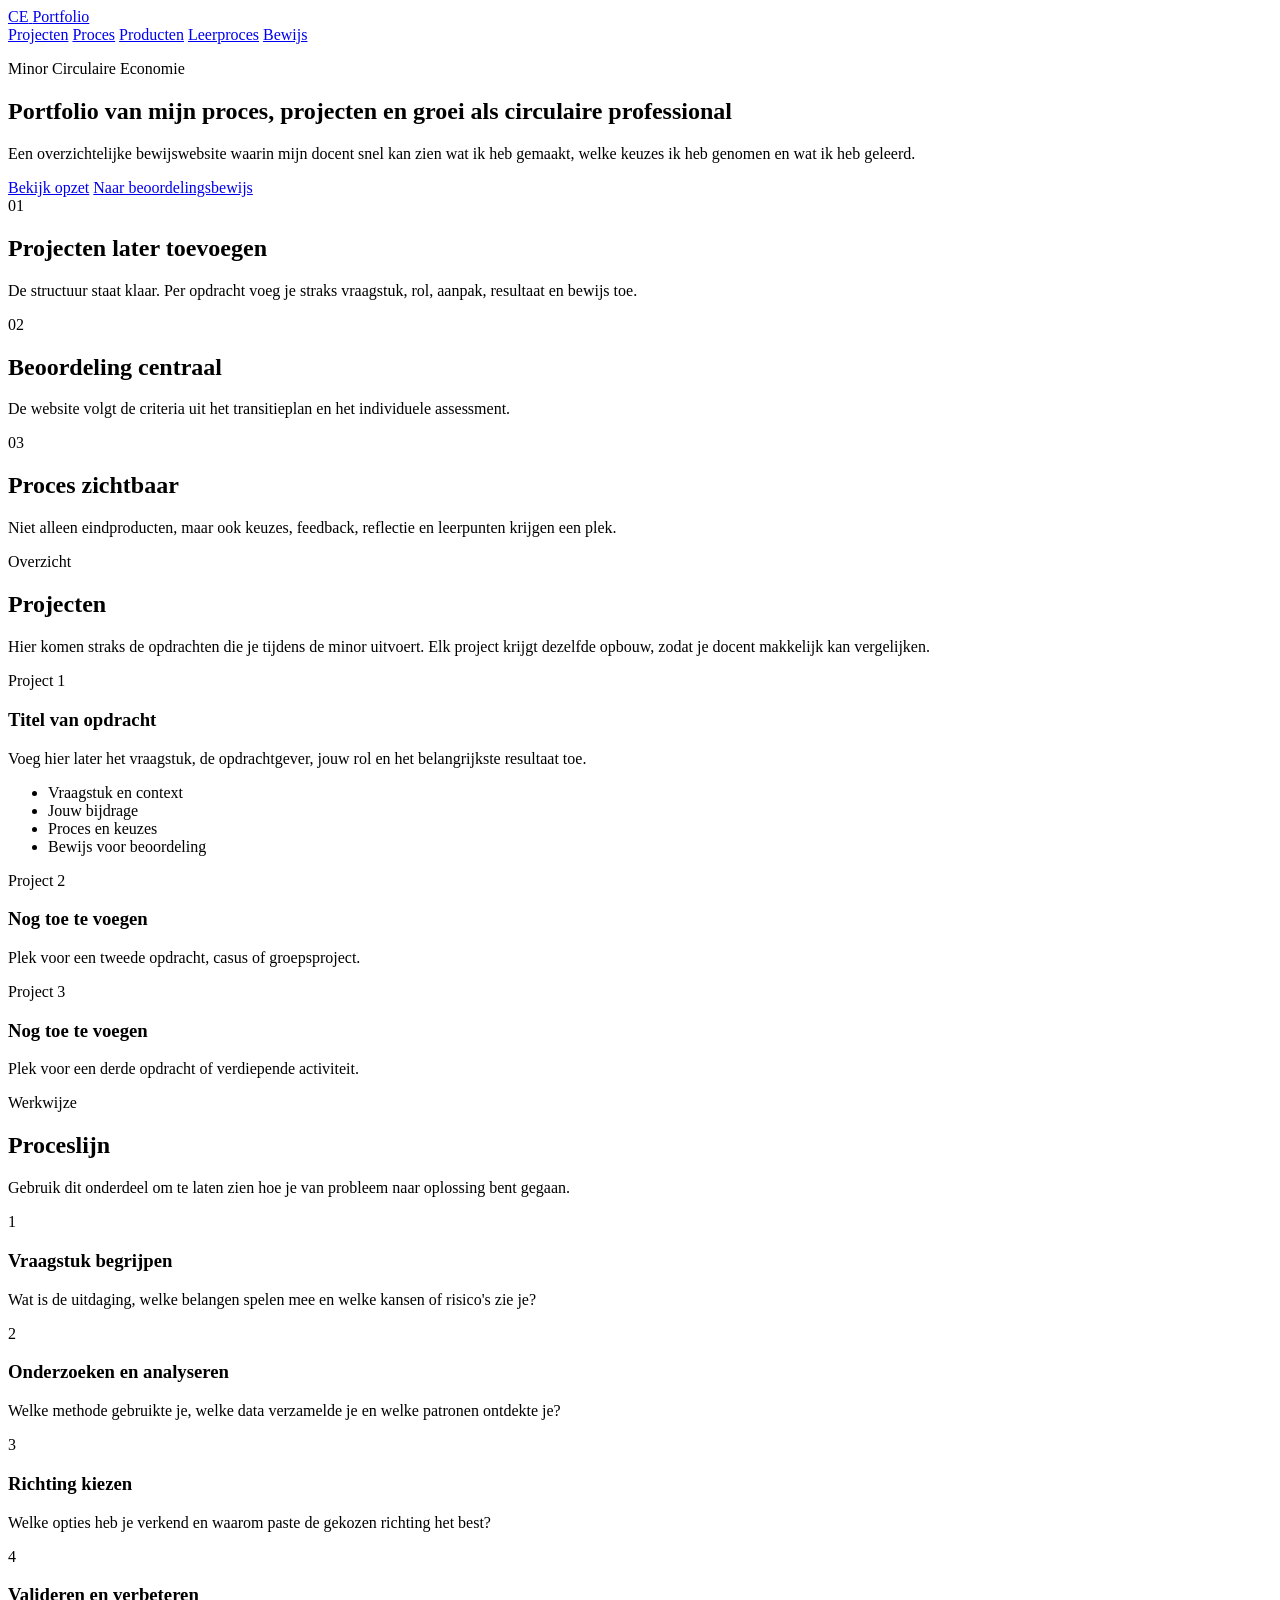
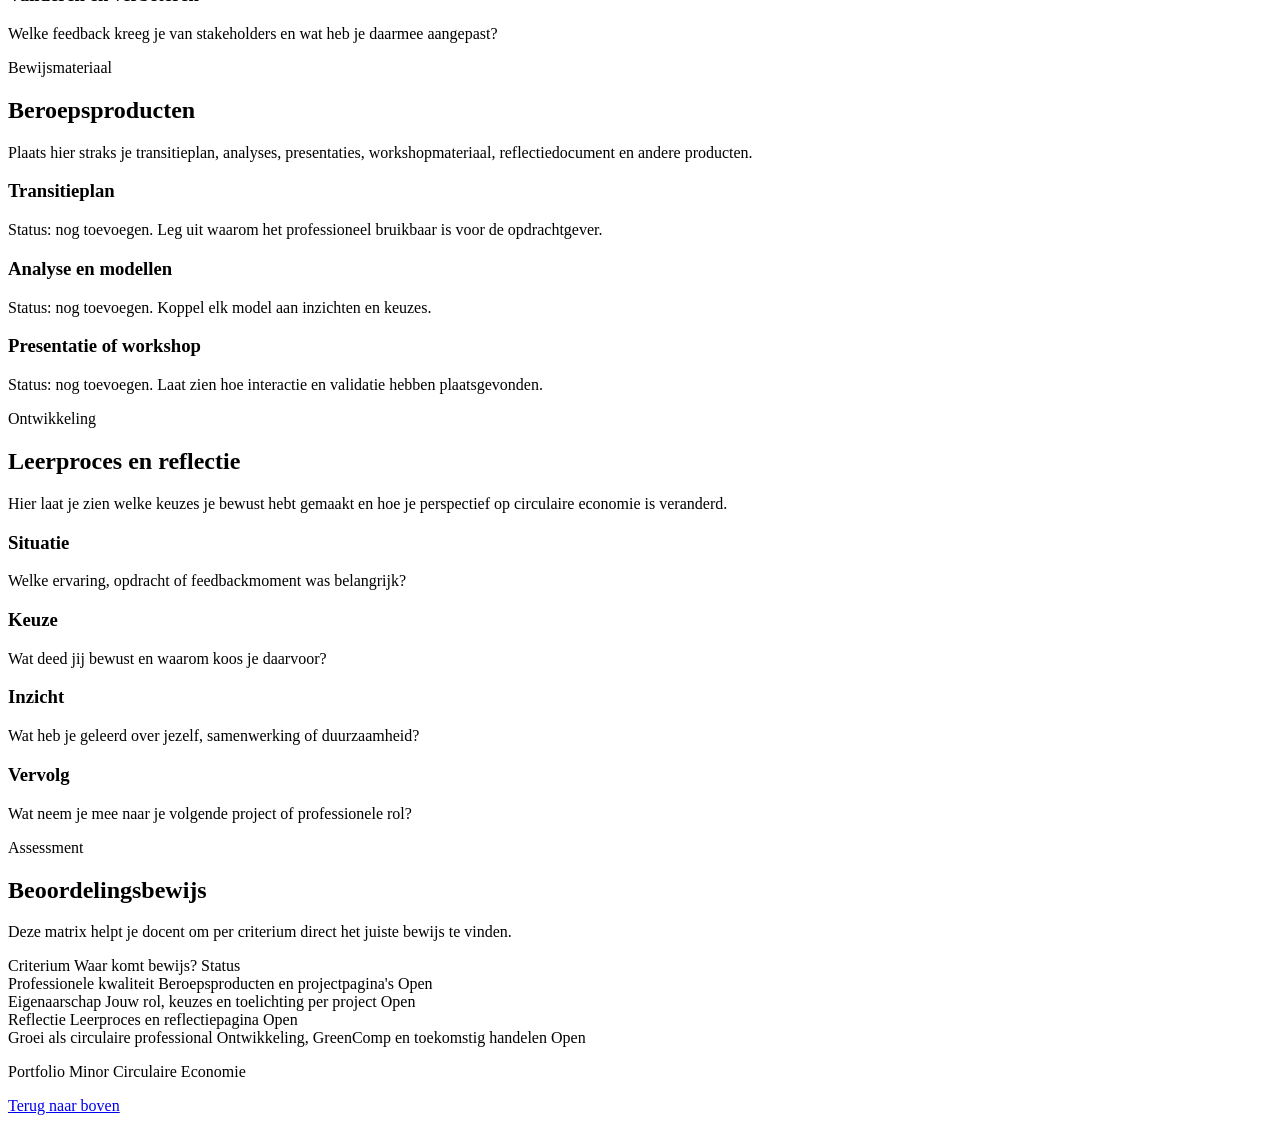
==== index.html @ dd0e4c3c "Add GitHub Pages portfolio prototype" ====
<!doctype html>
<html lang="nl">
<head>
  <meta charset="utf-8">
  <meta name="viewport" content="width=device-width, initial-scale=1">
  <title>Portfolio Minor Circulaire Economie</title>
  <meta name="description" content="Portfolio website voor de Minor Circulaire Economie met projecten, proces, beroepsproducten en leerpunten.">
  <link rel="preconnect" href="https://images.unsplash.com">
  <link rel="stylesheet" href="styles.css">
</head>
<body>
  <header class="site-header">
    <a class="brand" href="#home" aria-label="Naar home">
      <span class="brand-mark">CE</span>
      <span>Portfolio</span>
    </a>
    <nav class="main-nav" aria-label="Hoofdnavigatie">
      <a href="#projecten">Projecten</a>
      <a href="#proces">Proces</a>
      <a href="#producten">Producten</a>
      <a href="#leerproces">Leerproces</a>
      <a href="#bewijs">Bewijs</a>
    </nav>
  </header>

  <main id="home">
    <section class="hero" aria-labelledby="hero-title">
      <div class="hero-media" role="img" aria-label="Groen bos als symbool voor duurzaamheid en circulaire economie"></div>
      <div class="hero-content">
        <p class="eyebrow">Minor Circulaire Economie</p>
        <h1 id="hero-title">Portfolio van mijn proces, projecten en groei als circulaire professional</h1>
        <p class="hero-copy">Een overzichtelijke bewijswebsite waarin mijn docent snel kan zien wat ik heb gemaakt, welke keuzes ik heb genomen en wat ik heb geleerd.</p>
        <div class="hero-actions">
          <a class="button primary" href="#projecten">Bekijk opzet</a>
          <a class="button secondary" href="#bewijs">Naar beoordelingsbewijs</a>
        </div>
      </div>
    </section>

    <section class="intro-band" aria-label="Portfolio status">
      <div class="intro-grid">
        <article>
          <span class="stat">01</span>
          <h2>Projecten later toevoegen</h2>
          <p>De structuur staat klaar. Per opdracht voeg je straks vraagstuk, rol, aanpak, resultaat en bewijs toe.</p>
        </article>
        <article>
          <span class="stat">02</span>
          <h2>Beoordeling centraal</h2>
          <p>De website volgt de criteria uit het transitieplan en het individuele assessment.</p>
        </article>
        <article>
          <span class="stat">03</span>
          <h2>Proces zichtbaar</h2>
          <p>Niet alleen eindproducten, maar ook keuzes, feedback, reflectie en leerpunten krijgen een plek.</p>
        </article>
      </div>
    </section>

    <section id="projecten" class="section section-light">
      <div class="section-heading">
        <p class="eyebrow">Overzicht</p>
        <h2>Projecten</h2>
        <p>Hier komen straks de opdrachten die je tijdens de minor uitvoert. Elk project krijgt dezelfde opbouw, zodat je docent makkelijk kan vergelijken.</p>
      </div>
      <div class="project-grid">
        <article class="project-card featured">
          <div>
            <p class="label">Project 1</p>
            <h3>Titel van opdracht</h3>
            <p>Voeg hier later het vraagstuk, de opdrachtgever, jouw rol en het belangrijkste resultaat toe.</p>
          </div>
          <ul class="check-list">
            <li>Vraagstuk en context</li>
            <li>Jouw bijdrage</li>
            <li>Proces en keuzes</li>
            <li>Bewijs voor beoordeling</li>
          </ul>
        </article>
        <article class="project-card">
          <p class="label">Project 2</p>
          <h3>Nog toe te voegen</h3>
          <p>Plek voor een tweede opdracht, casus of groepsproject.</p>
        </article>
        <article class="project-card">
          <p class="label">Project 3</p>
          <h3>Nog toe te voegen</h3>
          <p>Plek voor een derde opdracht of verdiepende activiteit.</p>
        </article>
      </div>
    </section>

    <section id="proces" class="section timeline-section">
      <div class="section-heading compact">
        <p class="eyebrow">Werkwijze</p>
        <h2>Proceslijn</h2>
        <p>Gebruik dit onderdeel om te laten zien hoe je van probleem naar oplossing bent gegaan.</p>
      </div>
      <div class="timeline">
        <div class="timeline-item">
          <span>1</span>
          <h3>Vraagstuk begrijpen</h3>
          <p>Wat is de uitdaging, welke belangen spelen mee en welke kansen of risico's zie je?</p>
        </div>
        <div class="timeline-item">
          <span>2</span>
          <h3>Onderzoeken en analyseren</h3>
          <p>Welke methode gebruikte je, welke data verzamelde je en welke patronen ontdekte je?</p>
        </div>
        <div class="timeline-item">
          <span>3</span>
          <h3>Richting kiezen</h3>
          <p>Welke opties heb je verkend en waarom paste de gekozen richting het best?</p>
        </div>
        <div class="timeline-item">
          <span>4</span>
          <h3>Valideren en verbeteren</h3>
          <p>Welke feedback kreeg je van stakeholders en wat heb je daarmee aangepast?</p>
        </div>
      </div>
    </section>

    <section id="producten" class="section section-light split-section">
      <div class="section-heading align-left">
        <p class="eyebrow">Bewijsmateriaal</p>
        <h2>Beroepsproducten</h2>
        <p>Plaats hier straks je transitieplan, analyses, presentaties, workshopmateriaal, reflectiedocument en andere producten.</p>
      </div>
      <div class="product-list">
        <article>
          <h3>Transitieplan</h3>
          <p>Status: nog toevoegen. Leg uit waarom het professioneel bruikbaar is voor de opdrachtgever.</p>
        </article>
        <article>
          <h3>Analyse en modellen</h3>
          <p>Status: nog toevoegen. Koppel elk model aan inzichten en keuzes.</p>
        </article>
        <article>
          <h3>Presentatie of workshop</h3>
          <p>Status: nog toevoegen. Laat zien hoe interactie en validatie hebben plaatsgevonden.</p>
        </article>
      </div>
    </section>

    <section id="leerproces" class="section learning-section">
      <div class="section-heading compact">
        <p class="eyebrow">Ontwikkeling</p>
        <h2>Leerproces en reflectie</h2>
        <p>Hier laat je zien welke keuzes je bewust hebt gemaakt en hoe je perspectief op circulaire economie is veranderd.</p>
      </div>
      <div class="learning-grid">
        <article>
          <h3>Situatie</h3>
          <p>Welke ervaring, opdracht of feedbackmoment was belangrijk?</p>
        </article>
        <article>
          <h3>Keuze</h3>
          <p>Wat deed jij bewust en waarom koos je daarvoor?</p>
        </article>
        <article>
          <h3>Inzicht</h3>
          <p>Wat heb je geleerd over jezelf, samenwerking of duurzaamheid?</p>
        </article>
        <article>
          <h3>Vervolg</h3>
          <p>Wat neem je mee naar je volgende project of professionele rol?</p>
        </article>
      </div>
    </section>

    <section id="bewijs" class="section evidence-section">
      <div class="section-heading align-left">
        <p class="eyebrow">Assessment</p>
        <h2>Beoordelingsbewijs</h2>
        <p>Deze matrix helpt je docent om per criterium direct het juiste bewijs te vinden.</p>
      </div>
      <div class="evidence-table" role="table" aria-label="Beoordelingsbewijs matrix">
        <div class="table-row table-head" role="row">
          <span role="columnheader">Criterium</span>
          <span role="columnheader">Waar komt bewijs?</span>
          <span role="columnheader">Status</span>
        </div>
        <div class="table-row" role="row">
          <span>Professionele kwaliteit</span>
          <span>Beroepsproducten en projectpagina's</span>
          <span class="status">Open</span>
        </div>
        <div class="table-row" role="row">
          <span>Eigenaarschap</span>
          <span>Jouw rol, keuzes en toelichting per project</span>
          <span class="status">Open</span>
        </div>
        <div class="table-row" role="row">
          <span>Reflectie</span>
          <span>Leerproces en reflectiepagina</span>
          <span class="status">Open</span>
        </div>
        <div class="table-row" role="row">
          <span>Groei als circulaire professional</span>
          <span>Ontwikkeling, GreenComp en toekomstig handelen</span>
          <span class="status">Open</span>
        </div>
      </div>
    </section>
  </main>

  <footer class="site-footer">
    <p>Portfolio Minor Circulaire Economie</p>
    <a href="#home">Terug naar boven</a>
  </footer>

  <script src="script.js"></script>
</body>
</html>
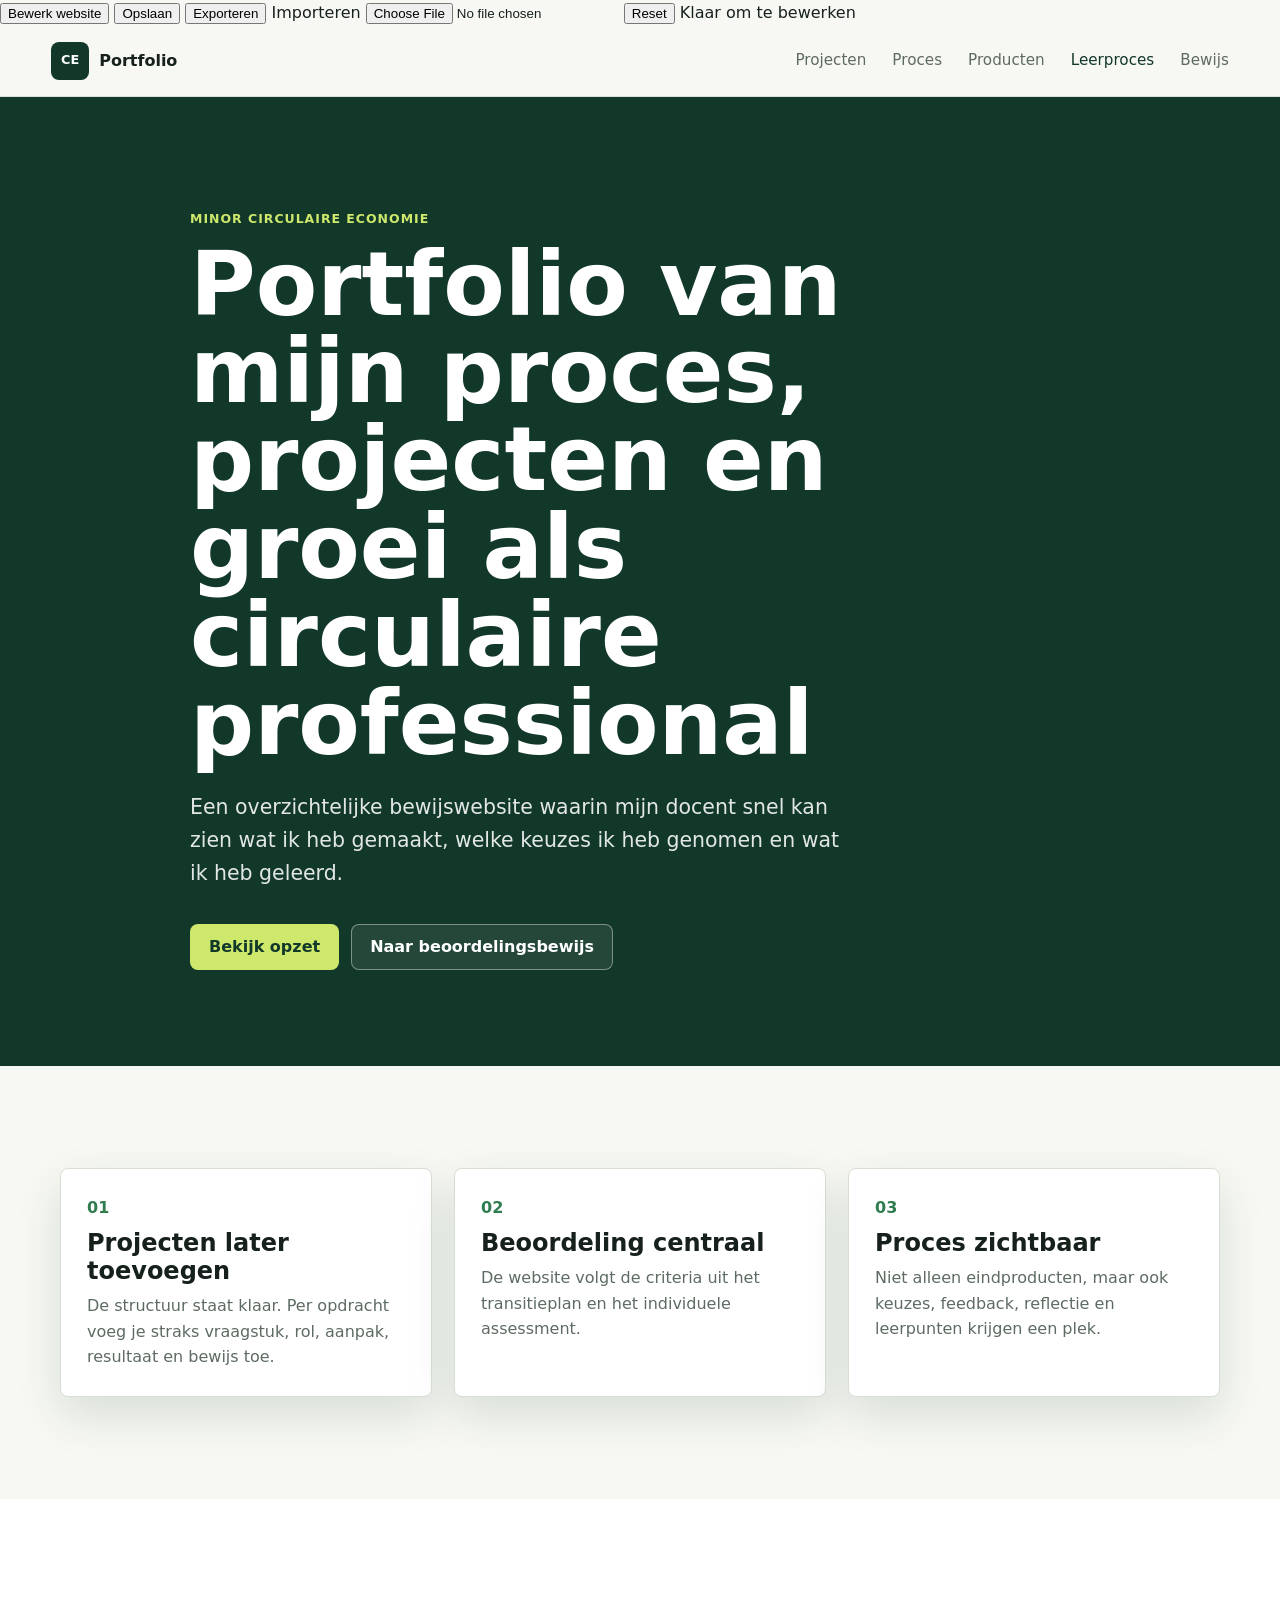
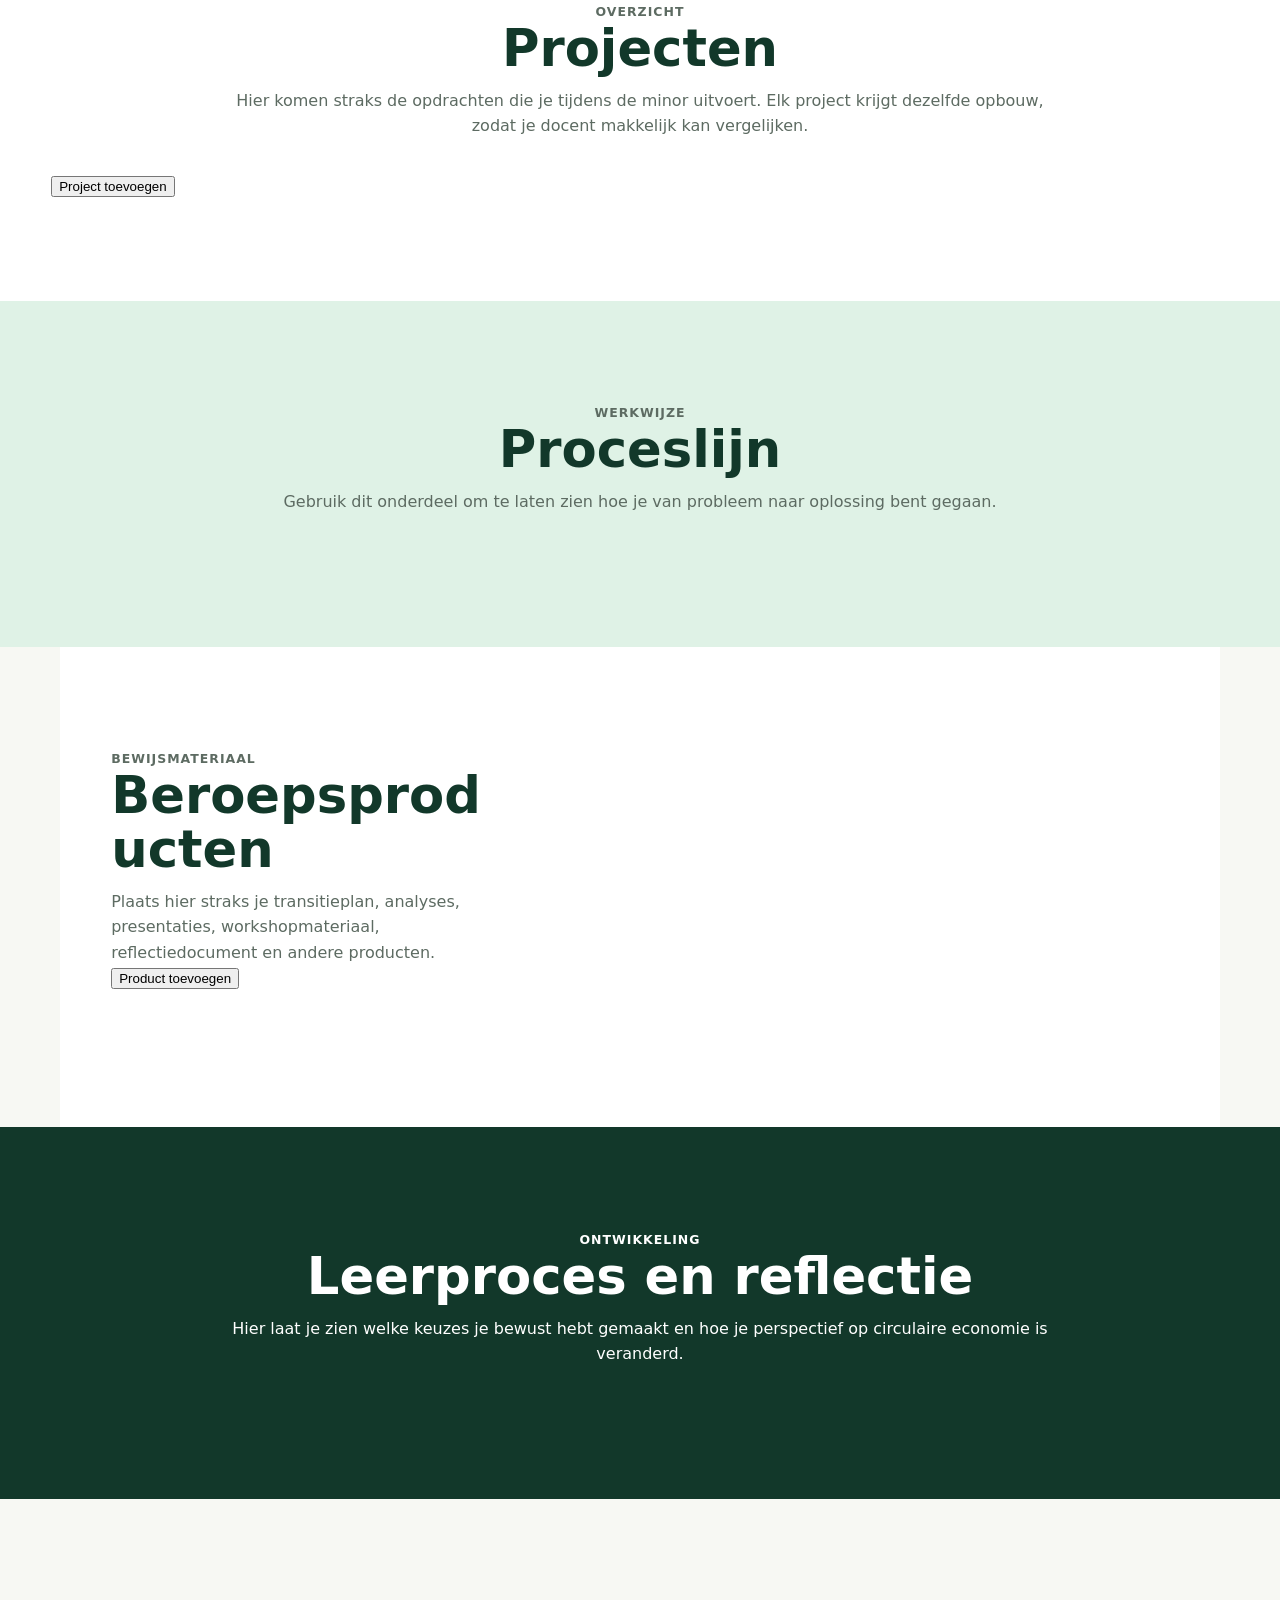
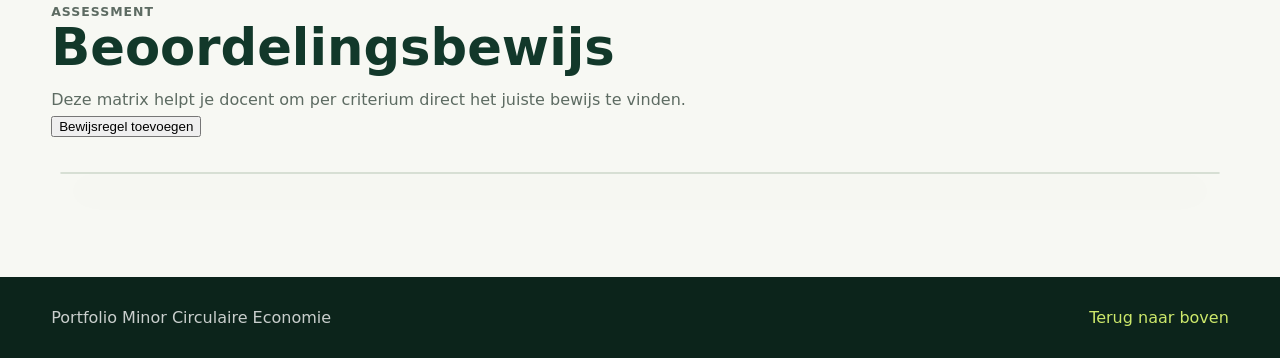
==== commit a34634a7: "Add editable portfolio prototype" ====
--- a/index.html
+++ b/index.html
@@ -4,15 +4,25 @@
   <meta charset="utf-8">
   <meta name="viewport" content="width=device-width, initial-scale=1">
   <title>Portfolio Minor Circulaire Economie</title>
-  <meta name="description" content="Portfolio website voor de Minor Circulaire Economie met projecten, proces, beroepsproducten en leerpunten.">
+  <meta name="description" content="Bewerkbare portfolio website voor de Minor Circulaire Economie.">
   <link rel="preconnect" href="https://images.unsplash.com">
   <link rel="stylesheet" href="styles.css">
 </head>
 <body>
+  <div class="editor-bar" aria-label="Website editor">
+    <button class="editor-button primary" id="editToggle" type="button">Bewerk website</button>
+    <button class="editor-button" id="saveEdits" type="button">Opslaan</button>
+    <button class="editor-button" id="exportData" type="button">Exporteren</button>
+    <label class="editor-button file-button" for="importData">Importeren</label>
+    <input id="importData" type="file" accept="application/json">
+    <button class="editor-button danger" id="resetEdits" type="button">Reset</button>
+    <span class="editor-status" id="editorStatus">Klaar om te bewerken</span>
+  </div>
+
   <header class="site-header">
     <a class="brand" href="#home" aria-label="Naar home">
       <span class="brand-mark">CE</span>
-      <span>Portfolio</span>
+      <span data-edit="brandText">Portfolio</span>
     </a>
     <nav class="main-nav" aria-label="Hoofdnavigatie">
       <a href="#projecten">Projecten</a>
@@ -27,9 +37,9 @@
     <section class="hero" aria-labelledby="hero-title">
       <div class="hero-media" role="img" aria-label="Groen bos als symbool voor duurzaamheid en circulaire economie"></div>
       <div class="hero-content">
-        <p class="eyebrow">Minor Circulaire Economie</p>
-        <h1 id="hero-title">Portfolio van mijn proces, projecten en groei als circulaire professional</h1>
-        <p class="hero-copy">Een overzichtelijke bewijswebsite waarin mijn docent snel kan zien wat ik heb gemaakt, welke keuzes ik heb genomen en wat ik heb geleerd.</p>
+        <p class="eyebrow" data-edit="heroEyebrow">Minor Circulaire Economie</p>
+        <h1 id="hero-title" data-edit="heroTitle">Portfolio van mijn proces, projecten en groei als circulaire professional</h1>
+        <p class="hero-copy" data-edit="heroCopy">Een overzichtelijke bewijswebsite waarin mijn docent snel kan zien wat ik heb gemaakt, welke keuzes ik heb genomen en wat ik heb geleerd.</p>
         <div class="hero-actions">
           <a class="button primary" href="#projecten">Bekijk opzet</a>
           <a class="button secondary" href="#bewijs">Naar beoordelingsbewijs</a>
@@ -41,18 +51,18 @@
       <div class="intro-grid">
         <article>
           <span class="stat">01</span>
-          <h2>Projecten later toevoegen</h2>
-          <p>De structuur staat klaar. Per opdracht voeg je straks vraagstuk, rol, aanpak, resultaat en bewijs toe.</p>
+          <h2 data-edit="introOneTitle">Projecten later toevoegen</h2>
+          <p data-edit="introOneText">De structuur staat klaar. Per opdracht voeg je straks vraagstuk, rol, aanpak, resultaat en bewijs toe.</p>
         </article>
         <article>
           <span class="stat">02</span>
-          <h2>Beoordeling centraal</h2>
-          <p>De website volgt de criteria uit het transitieplan en het individuele assessment.</p>
+          <h2 data-edit="introTwoTitle">Beoordeling centraal</h2>
+          <p data-edit="introTwoText">De website volgt de criteria uit het transitieplan en het individuele assessment.</p>
         </article>
         <article>
           <span class="stat">03</span>
-          <h2>Proces zichtbaar</h2>
-          <p>Niet alleen eindproducten, maar ook keuzes, feedback, reflectie en leerpunten krijgen een plek.</p>
+          <h2 data-edit="introThreeTitle">Proces zichtbaar</h2>
+          <p data-edit="introThreeText">Niet alleen eindproducten, maar ook keuzes, feedback, reflectie en leerpunten krijgen een plek.</p>
         </article>
       </div>
     </section>
@@ -60,154 +70,80 @@
     <section id="projecten" class="section section-light">
       <div class="section-heading">
         <p class="eyebrow">Overzicht</p>
-        <h2>Projecten</h2>
-        <p>Hier komen straks de opdrachten die je tijdens de minor uitvoert. Elk project krijgt dezelfde opbouw, zodat je docent makkelijk kan vergelijken.</p>
+        <h2 data-edit="projectsTitle">Projecten</h2>
+        <p data-edit="projectsIntro">Hier komen straks de opdrachten die je tijdens de minor uitvoert. Elk project krijgt dezelfde opbouw, zodat je docent makkelijk kan vergelijken.</p>
       </div>
-      <div class="project-grid">
-        <article class="project-card featured">
-          <div>
-            <p class="label">Project 1</p>
-            <h3>Titel van opdracht</h3>
-            <p>Voeg hier later het vraagstuk, de opdrachtgever, jouw rol en het belangrijkste resultaat toe.</p>
-          </div>
-          <ul class="check-list">
-            <li>Vraagstuk en context</li>
-            <li>Jouw bijdrage</li>
-            <li>Proces en keuzes</li>
-            <li>Bewijs voor beoordeling</li>
-          </ul>
-        </article>
-        <article class="project-card">
-          <p class="label">Project 2</p>
-          <h3>Nog toe te voegen</h3>
-          <p>Plek voor een tweede opdracht, casus of groepsproject.</p>
-        </article>
-        <article class="project-card">
-          <p class="label">Project 3</p>
-          <h3>Nog toe te voegen</h3>
-          <p>Plek voor een derde opdracht of verdiepende activiteit.</p>
-        </article>
+      <div class="section-tools">
+        <button class="editor-button add-button" type="button" data-add="project">Project toevoegen</button>
       </div>
+      <div class="project-grid editable-list" id="projectList" data-list="projects"></div>
     </section>
 
     <section id="proces" class="section timeline-section">
       <div class="section-heading compact">
         <p class="eyebrow">Werkwijze</p>
-        <h2>Proceslijn</h2>
-        <p>Gebruik dit onderdeel om te laten zien hoe je van probleem naar oplossing bent gegaan.</p>
+        <h2 data-edit="processTitle">Proceslijn</h2>
+        <p data-edit="processIntro">Gebruik dit onderdeel om te laten zien hoe je van probleem naar oplossing bent gegaan.</p>
       </div>
-      <div class="timeline">
-        <div class="timeline-item">
-          <span>1</span>
-          <h3>Vraagstuk begrijpen</h3>
-          <p>Wat is de uitdaging, welke belangen spelen mee en welke kansen of risico's zie je?</p>
-        </div>
-        <div class="timeline-item">
-          <span>2</span>
-          <h3>Onderzoeken en analyseren</h3>
-          <p>Welke methode gebruikte je, welke data verzamelde je en welke patronen ontdekte je?</p>
-        </div>
-        <div class="timeline-item">
-          <span>3</span>
-          <h3>Richting kiezen</h3>
-          <p>Welke opties heb je verkend en waarom paste de gekozen richting het best?</p>
-        </div>
-        <div class="timeline-item">
-          <span>4</span>
-          <h3>Valideren en verbeteren</h3>
-          <p>Welke feedback kreeg je van stakeholders en wat heb je daarmee aangepast?</p>
-        </div>
-      </div>
+      <div class="timeline" id="processList" data-list="process"></div>
     </section>
 
     <section id="producten" class="section section-light split-section">
       <div class="section-heading align-left">
         <p class="eyebrow">Bewijsmateriaal</p>
-        <h2>Beroepsproducten</h2>
-        <p>Plaats hier straks je transitieplan, analyses, presentaties, workshopmateriaal, reflectiedocument en andere producten.</p>
+        <h2 data-edit="productsTitle">Beroepsproducten</h2>
+        <p data-edit="productsIntro">Plaats hier straks je transitieplan, analyses, presentaties, workshopmateriaal, reflectiedocument en andere producten.</p>
+        <div class="section-tools left-tools">
+          <button class="editor-button add-button" type="button" data-add="product">Product toevoegen</button>
+        </div>
       </div>
-      <div class="product-list">
-        <article>
-          <h3>Transitieplan</h3>
-          <p>Status: nog toevoegen. Leg uit waarom het professioneel bruikbaar is voor de opdrachtgever.</p>
-        </article>
-        <article>
-          <h3>Analyse en modellen</h3>
-          <p>Status: nog toevoegen. Koppel elk model aan inzichten en keuzes.</p>
-        </article>
-        <article>
-          <h3>Presentatie of workshop</h3>
-          <p>Status: nog toevoegen. Laat zien hoe interactie en validatie hebben plaatsgevonden.</p>
-        </article>
-      </div>
+      <div class="product-list editable-list" id="productList" data-list="products"></div>
     </section>
 
     <section id="leerproces" class="section learning-section">
       <div class="section-heading compact">
         <p class="eyebrow">Ontwikkeling</p>
-        <h2>Leerproces en reflectie</h2>
-        <p>Hier laat je zien welke keuzes je bewust hebt gemaakt en hoe je perspectief op circulaire economie is veranderd.</p>
+        <h2 data-edit="learningTitle">Leerproces en reflectie</h2>
+        <p data-edit="learningIntro">Hier laat je zien welke keuzes je bewust hebt gemaakt en hoe je perspectief op circulaire economie is veranderd.</p>
       </div>
-      <div class="learning-grid">
-        <article>
-          <h3>Situatie</h3>
-          <p>Welke ervaring, opdracht of feedbackmoment was belangrijk?</p>
-        </article>
-        <article>
-          <h3>Keuze</h3>
-          <p>Wat deed jij bewust en waarom koos je daarvoor?</p>
-        </article>
-        <article>
-          <h3>Inzicht</h3>
-          <p>Wat heb je geleerd over jezelf, samenwerking of duurzaamheid?</p>
-        </article>
-        <article>
-          <h3>Vervolg</h3>
-          <p>Wat neem je mee naar je volgende project of professionele rol?</p>
-        </article>
-      </div>
+      <div class="learning-grid" id="learningList" data-list="learning"></div>
     </section>
 
     <section id="bewijs" class="section evidence-section">
       <div class="section-heading align-left">
         <p class="eyebrow">Assessment</p>
-        <h2>Beoordelingsbewijs</h2>
-        <p>Deze matrix helpt je docent om per criterium direct het juiste bewijs te vinden.</p>
-      </div>
-      <div class="evidence-table" role="table" aria-label="Beoordelingsbewijs matrix">
-        <div class="table-row table-head" role="row">
-          <span role="columnheader">Criterium</span>
-          <span role="columnheader">Waar komt bewijs?</span>
-          <span role="columnheader">Status</span>
-        </div>
-        <div class="table-row" role="row">
-          <span>Professionele kwaliteit</span>
-          <span>Beroepsproducten en projectpagina's</span>
-          <span class="status">Open</span>
-        </div>
-        <div class="table-row" role="row">
-          <span>Eigenaarschap</span>
-          <span>Jouw rol, keuzes en toelichting per project</span>
-          <span class="status">Open</span>
-        </div>
-        <div class="table-row" role="row">
-          <span>Reflectie</span>
-          <span>Leerproces en reflectiepagina</span>
-          <span class="status">Open</span>
-        </div>
-        <div class="table-row" role="row">
-          <span>Groei als circulaire professional</span>
-          <span>Ontwikkeling, GreenComp en toekomstig handelen</span>
-          <span class="status">Open</span>
+        <h2 data-edit="evidenceTitle">Beoordelingsbewijs</h2>
+        <p data-edit="evidenceIntro">Deze matrix helpt je docent om per criterium direct het juiste bewijs te vinden.</p>
+        <div class="section-tools left-tools">
+          <button class="editor-button add-button" type="button" data-add="evidence">Bewijsregel toevoegen</button>
         </div>
       </div>
+      <div class="evidence-table editable-list" id="evidenceList" data-list="evidence" role="table" aria-label="Beoordelingsbewijs matrix"></div>
     </section>
   </main>
 
   <footer class="site-footer">
-    <p>Portfolio Minor Circulaire Economie</p>
+    <p data-edit="footerText">Portfolio Minor Circulaire Economie</p>
     <a href="#home">Terug naar boven</a>
   </footer>
+
+  <template id="projectTemplate">
+    <article class="project-card">
+      <button class="remove-item" type="button" aria-label="Project verwijderen">×</button>
+      <p class="label" data-field="label"></p>
+      <h3 data-field="title"></h3>
+      <p data-field="text"></p>
+      <ul class="check-list" data-field="points"></ul>
+    </article>
+  </template>
+
+  <template id="cardTemplate">
+    <article>
+      <button class="remove-item" type="button" aria-label="Onderdeel verwijderen">×</button>
+      <h3 data-field="title"></h3>
+      <p data-field="text"></p>
+    </article>
+  </template>
 
   <script src="script.js"></script>
 </body>
--- a/styles.css
+++ b/styles.css
@@ -0,0 +1,476 @@
+:root {
+  --forest: #12382a;
+  --leaf: #2f7d4f;
+  --mint: #dff2e6;
+  --sage: #8fb59b;
+  --lime: #cde86b;
+  --paper: #f7f8f3;
+  --ink: #17211c;
+  --muted: #5d6b62;
+  --line: #d7dfd4;
+  --white: #ffffff;
+  --shadow: 0 18px 45px rgba(18, 56, 42, 0.13);
+}
+
+* {
+  box-sizing: border-box;
+}
+
+html {
+  scroll-behavior: smooth;
+}
+
+body {
+  margin: 0;
+  color: var(--ink);
+  background: var(--paper);
+  font-family: Inter, ui-sans-serif, system-ui, -apple-system, BlinkMacSystemFont, "Segoe UI", sans-serif;
+  line-height: 1.6;
+}
+
+img {
+  max-width: 100%;
+  display: block;
+}
+
+a {
+  color: inherit;
+}
+
+.site-header {
+  position: sticky;
+  top: 0;
+  z-index: 10;
+  display: flex;
+  align-items: center;
+  justify-content: space-between;
+  gap: 24px;
+  padding: 16px clamp(18px, 4vw, 56px);
+  background: rgba(247, 248, 243, 0.88);
+  border-bottom: 1px solid rgba(215, 223, 212, 0.86);
+  backdrop-filter: blur(18px);
+}
+
+.brand {
+  display: inline-flex;
+  align-items: center;
+  gap: 10px;
+  font-weight: 800;
+  text-decoration: none;
+  white-space: nowrap;
+}
+
+.brand-mark {
+  display: grid;
+  width: 38px;
+  height: 38px;
+  place-items: center;
+  color: var(--white);
+  background: var(--forest);
+  border-radius: 8px;
+  font-size: 0.8rem;
+  letter-spacing: 0;
+}
+
+.main-nav {
+  display: flex;
+  align-items: center;
+  gap: clamp(10px, 2.2vw, 26px);
+  color: var(--muted);
+  font-size: 0.95rem;
+}
+
+.main-nav a {
+  text-decoration: none;
+}
+
+.main-nav a:hover,
+.main-nav a.is-active {
+  color: var(--forest);
+}
+
+.hero {
+  position: relative;
+  min-height: 82vh;
+  display: grid;
+  align-items: end;
+  overflow: hidden;
+  background: var(--forest);
+}
+
+.hero-media {
+  position: absolute;
+  inset: 0;
+  background-image: linear-gradient(90deg, rgba(18, 56, 42, 0.9), rgba(18, 56, 42, 0.5) 48%, rgba(18, 56, 42, 0.18)), url("https://images.unsplash.com/photo-1441974231531-c6227db76b6e?auto=format&fit=crop&w=1800&q=82");
+  background-size: cover;
+  background-position: center;
+  transform: scale(1.01);
+}
+
+.hero-content {
+  position: relative;
+  width: min(900px, calc(100% - 36px));
+  margin: 0 auto;
+  padding: 112px 0 96px;
+  color: var(--white);
+}
+
+.eyebrow {
+  margin: 0 0 12px;
+  color: var(--lime);
+  font-size: 0.78rem;
+  font-weight: 800;
+  letter-spacing: 0.08em;
+  text-transform: uppercase;
+}
+
+h1,
+h2,
+h3,
+p {
+  overflow-wrap: anywhere;
+}
+
+h1 {
+  max-width: 850px;
+  margin: 0;
+  font-size: clamp(2.45rem, 7vw, 5.6rem);
+  line-height: 0.98;
+  letter-spacing: 0;
+}
+
+.hero-copy {
+  max-width: 660px;
+  margin: 24px 0 0;
+  color: rgba(255, 255, 255, 0.88);
+  font-size: clamp(1.04rem, 2vw, 1.28rem);
+}
+
+.hero-actions {
+  display: flex;
+  flex-wrap: wrap;
+  gap: 12px;
+  margin-top: 34px;
+}
+
+.button {
+  display: inline-flex;
+  align-items: center;
+  justify-content: center;
+  min-height: 46px;
+  padding: 0 18px;
+  border: 1px solid transparent;
+  border-radius: 8px;
+  font-weight: 750;
+  text-decoration: none;
+}
+
+.button.primary {
+  color: var(--forest);
+  background: var(--lime);
+}
+
+.button.secondary {
+  color: var(--white);
+  border-color: rgba(255, 255, 255, 0.4);
+  background: rgba(255, 255, 255, 0.08);
+}
+
+.intro-band,
+.section {
+  padding: clamp(58px, 8vw, 104px) clamp(18px, 4vw, 56px);
+}
+
+.intro-grid,
+.project-grid,
+.timeline,
+.learning-grid,
+.split-section,
+.evidence-table {
+  width: min(1160px, 100%);
+  margin: 0 auto;
+}
+
+.intro-grid {
+  display: grid;
+  grid-template-columns: repeat(3, minmax(0, 1fr));
+  gap: 22px;
+}
+
+.intro-grid article,
+.project-card,
+.product-list article,
+.learning-grid article,
+.timeline-item {
+  background: var(--white);
+  border: 1px solid var(--line);
+  border-radius: 8px;
+  box-shadow: var(--shadow);
+}
+
+.intro-grid article {
+  padding: 26px;
+}
+
+.stat {
+  color: var(--leaf);
+  font-weight: 900;
+}
+
+.intro-grid h2,
+.project-card h3,
+.timeline-item h3,
+.product-list h3,
+.learning-grid h3 {
+  margin: 8px 0 8px;
+  line-height: 1.18;
+}
+
+.intro-grid p,
+.project-card p,
+.timeline-item p,
+.product-list p,
+.learning-grid p,
+.section-heading p {
+  margin: 0;
+  color: var(--muted);
+}
+
+.section-light {
+  background: var(--white);
+}
+
+.section-heading {
+  width: min(820px, 100%);
+  margin: 0 auto 34px;
+  text-align: center;
+}
+
+.section-heading.align-left {
+  margin-left: 0;
+  text-align: left;
+}
+
+.section-heading.compact {
+  margin-bottom: 30px;
+}
+
+.section-heading h2 {
+  margin: 0 0 12px;
+  color: var(--forest);
+  font-size: clamp(2rem, 4vw, 3.4rem);
+  line-height: 1.05;
+}
+
+.project-grid {
+  display: grid;
+  grid-template-columns: 1.4fr 0.8fr 0.8fr;
+  gap: 18px;
+}
+
+.project-card {
+  min-height: 260px;
+  padding: 26px;
+}
+
+.project-card.featured {
+  display: grid;
+  grid-template-columns: 1fr 0.75fr;
+  gap: 20px;
+  background: var(--forest);
+  color: var(--white);
+}
+
+.project-card.featured p,
+.project-card.featured .label {
+  color: rgba(255, 255, 255, 0.82);
+}
+
+.label {
+  margin: 0 0 10px;
+  color: var(--leaf);
+  font-size: 0.78rem;
+  font-weight: 800;
+  text-transform: uppercase;
+}
+
+.check-list {
+  margin: 0;
+  padding-left: 19px;
+  color: rgba(255, 255, 255, 0.9);
+}
+
+.timeline-section {
+  background: var(--mint);
+}
+
+.timeline {
+  display: grid;
+  grid-template-columns: repeat(4, minmax(0, 1fr));
+  gap: 16px;
+}
+
+.timeline-item {
+  position: relative;
+  padding: 24px;
+}
+
+.timeline-item span {
+  display: grid;
+  width: 36px;
+  height: 36px;
+  place-items: center;
+  color: var(--forest);
+  background: var(--lime);
+  border-radius: 50%;
+  font-weight: 900;
+}
+
+.split-section {
+  display: grid;
+  grid-template-columns: 0.8fr 1.2fr;
+  gap: clamp(28px, 5vw, 70px);
+  align-items: start;
+}
+
+.product-list {
+  display: grid;
+  gap: 14px;
+}
+
+.product-list article {
+  padding: 22px;
+}
+
+.learning-section {
+  color: var(--white);
+  background: var(--forest);
+}
+
+.learning-section .section-heading h2,
+.learning-section .section-heading p {
+  color: var(--white);
+}
+
+.learning-grid {
+  display: grid;
+  grid-template-columns: repeat(4, minmax(0, 1fr));
+  gap: 16px;
+}
+
+.learning-grid article {
+  padding: 24px;
+  color: var(--ink);
+  box-shadow: none;
+}
+
+.evidence-section {
+  background: var(--paper);
+}
+
+.evidence-table {
+  overflow: hidden;
+  border: 1px solid var(--line);
+  border-radius: 8px;
+  background: var(--white);
+  box-shadow: var(--shadow);
+}
+
+.table-row {
+  display: grid;
+  grid-template-columns: 1fr 1.4fr 110px;
+  gap: 18px;
+  padding: 18px 22px;
+  border-bottom: 1px solid var(--line);
+}
+
+.table-row:last-child {
+  border-bottom: 0;
+}
+
+.table-head {
+  color: var(--white);
+  background: var(--forest);
+  font-weight: 800;
+}
+
+.status {
+  display: inline-flex;
+  align-items: center;
+  justify-content: center;
+  width: fit-content;
+  min-width: 70px;
+  padding: 4px 10px;
+  border-radius: 999px;
+  color: var(--forest);
+  background: var(--mint);
+  font-weight: 800;
+}
+
+.site-footer {
+  display: flex;
+  justify-content: space-between;
+  gap: 18px;
+  padding: 28px clamp(18px, 4vw, 56px);
+  color: rgba(255, 255, 255, 0.78);
+  background: #0c241b;
+}
+
+.site-footer p {
+  margin: 0;
+}
+
+.site-footer a {
+  color: var(--lime);
+  text-decoration: none;
+}
+
+@media (max-width: 920px) {
+  .site-header {
+    align-items: flex-start;
+    flex-direction: column;
+  }
+
+  .main-nav {
+    width: 100%;
+    overflow-x: auto;
+    padding-bottom: 4px;
+  }
+
+  .intro-grid,
+  .project-grid,
+  .timeline,
+  .learning-grid,
+  .split-section {
+    grid-template-columns: 1fr;
+  }
+
+  .project-card.featured {
+    grid-template-columns: 1fr;
+  }
+
+  .hero {
+    min-height: 760px;
+  }
+}
+
+@media (max-width: 640px) {
+  .hero-content {
+    width: min(100% - 28px, 900px);
+    padding: 90px 0 78px;
+  }
+
+  .hero-actions,
+  .site-footer {
+    flex-direction: column;
+  }
+
+  .button {
+    width: 100%;
+  }
+
+  .table-row {
+    grid-template-columns: 1fr;
+    gap: 8px;
+  }
+}
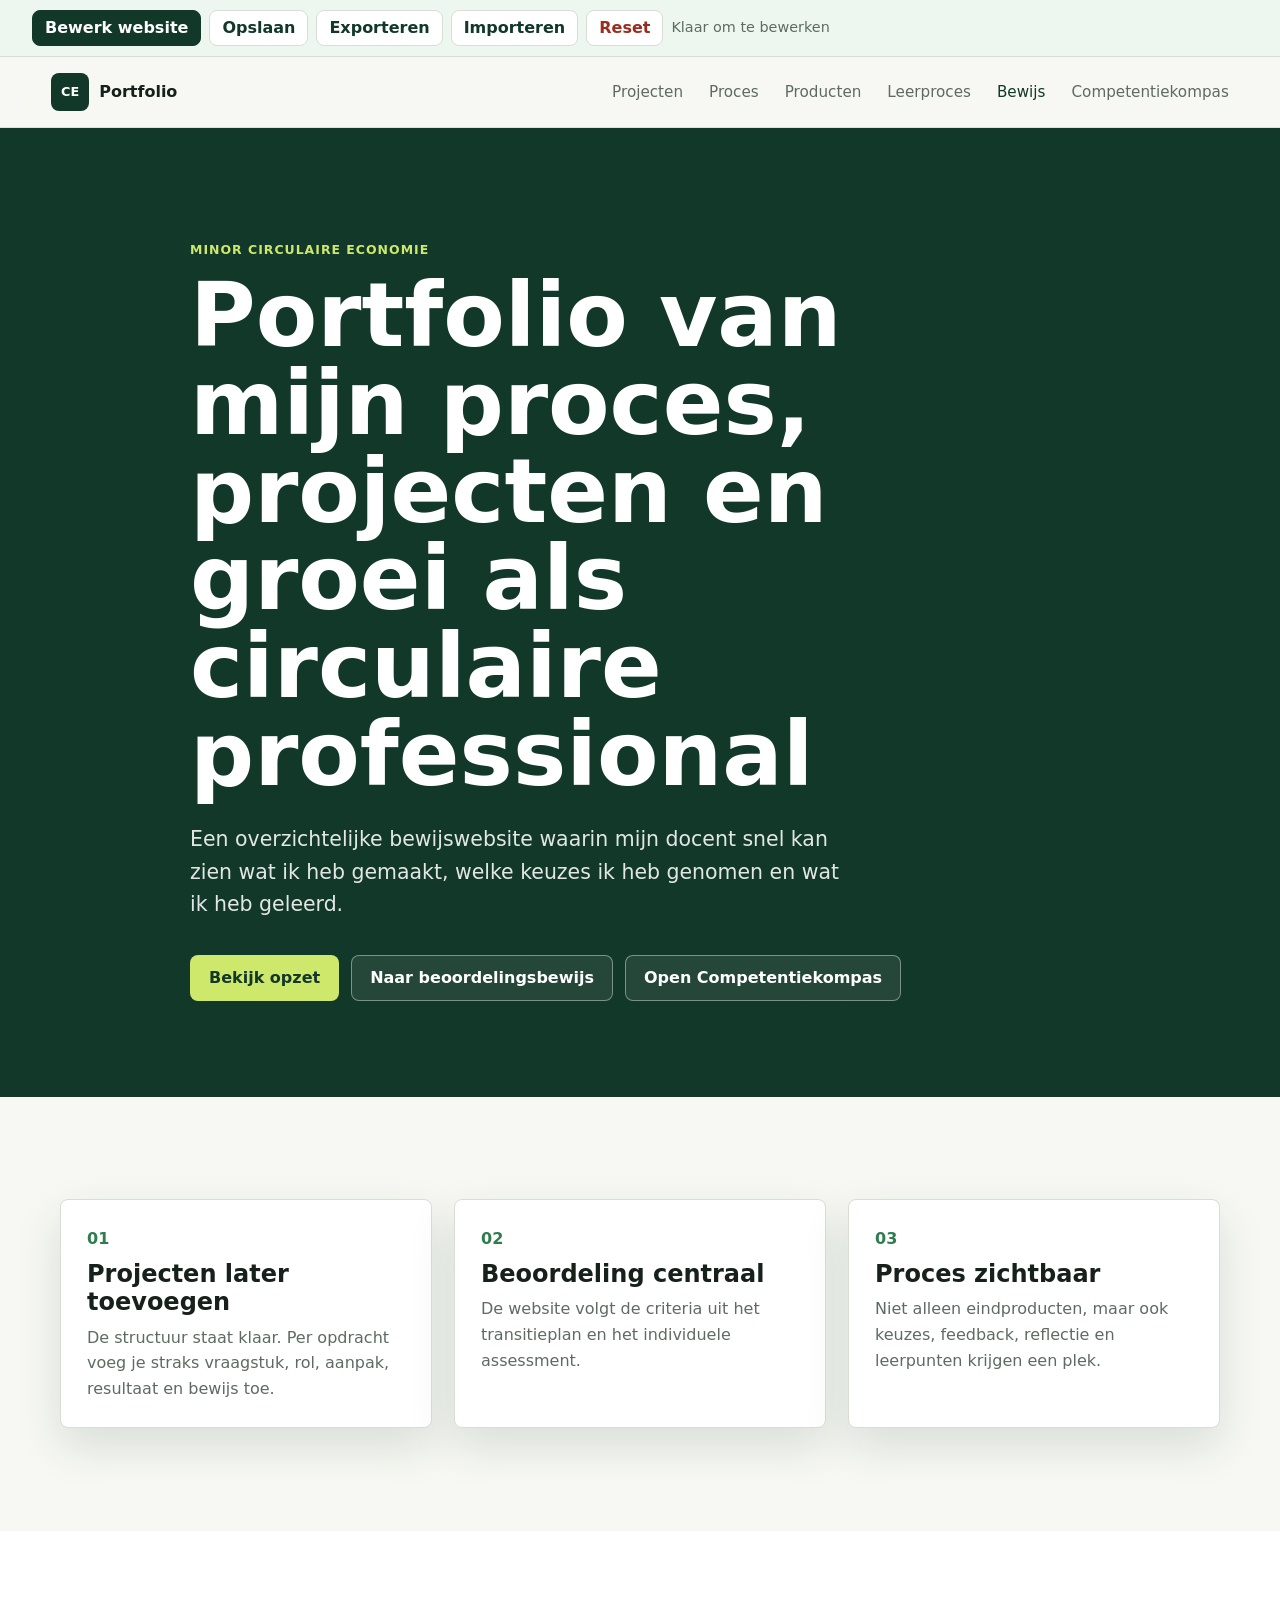
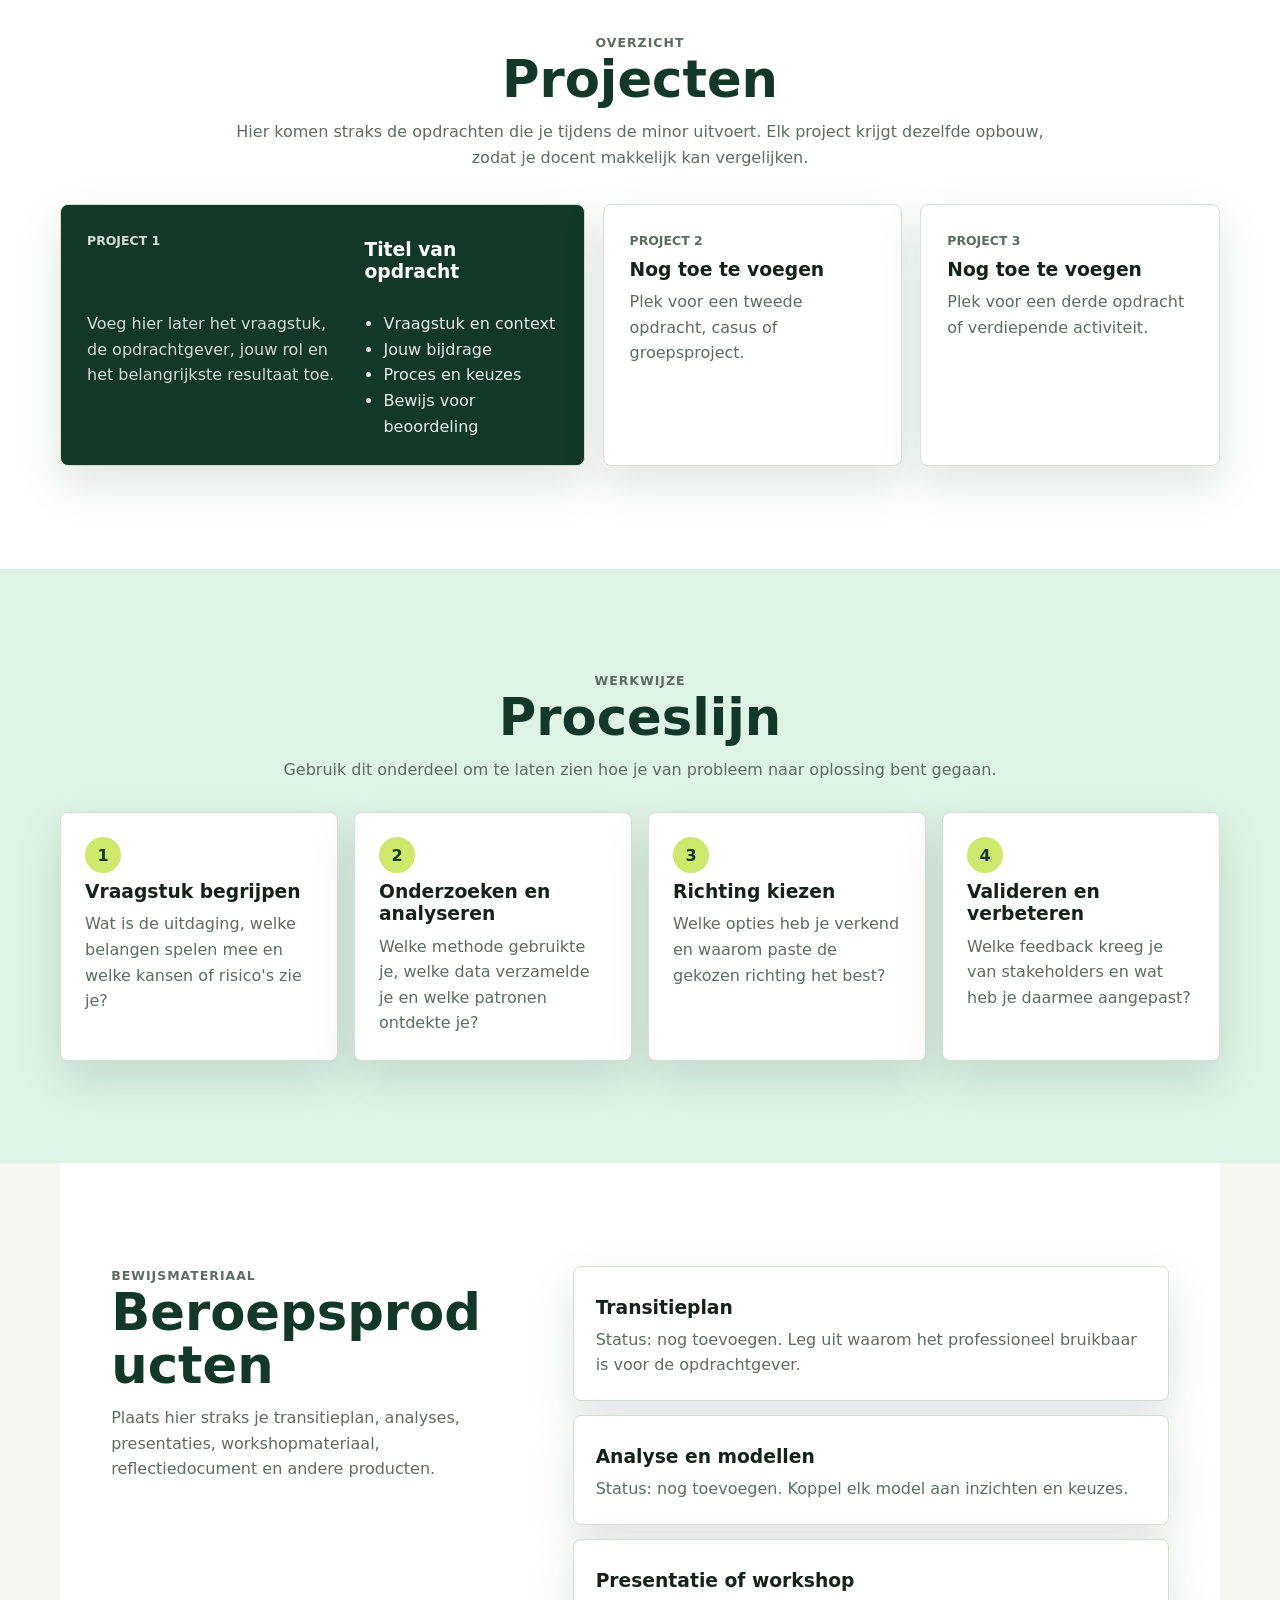
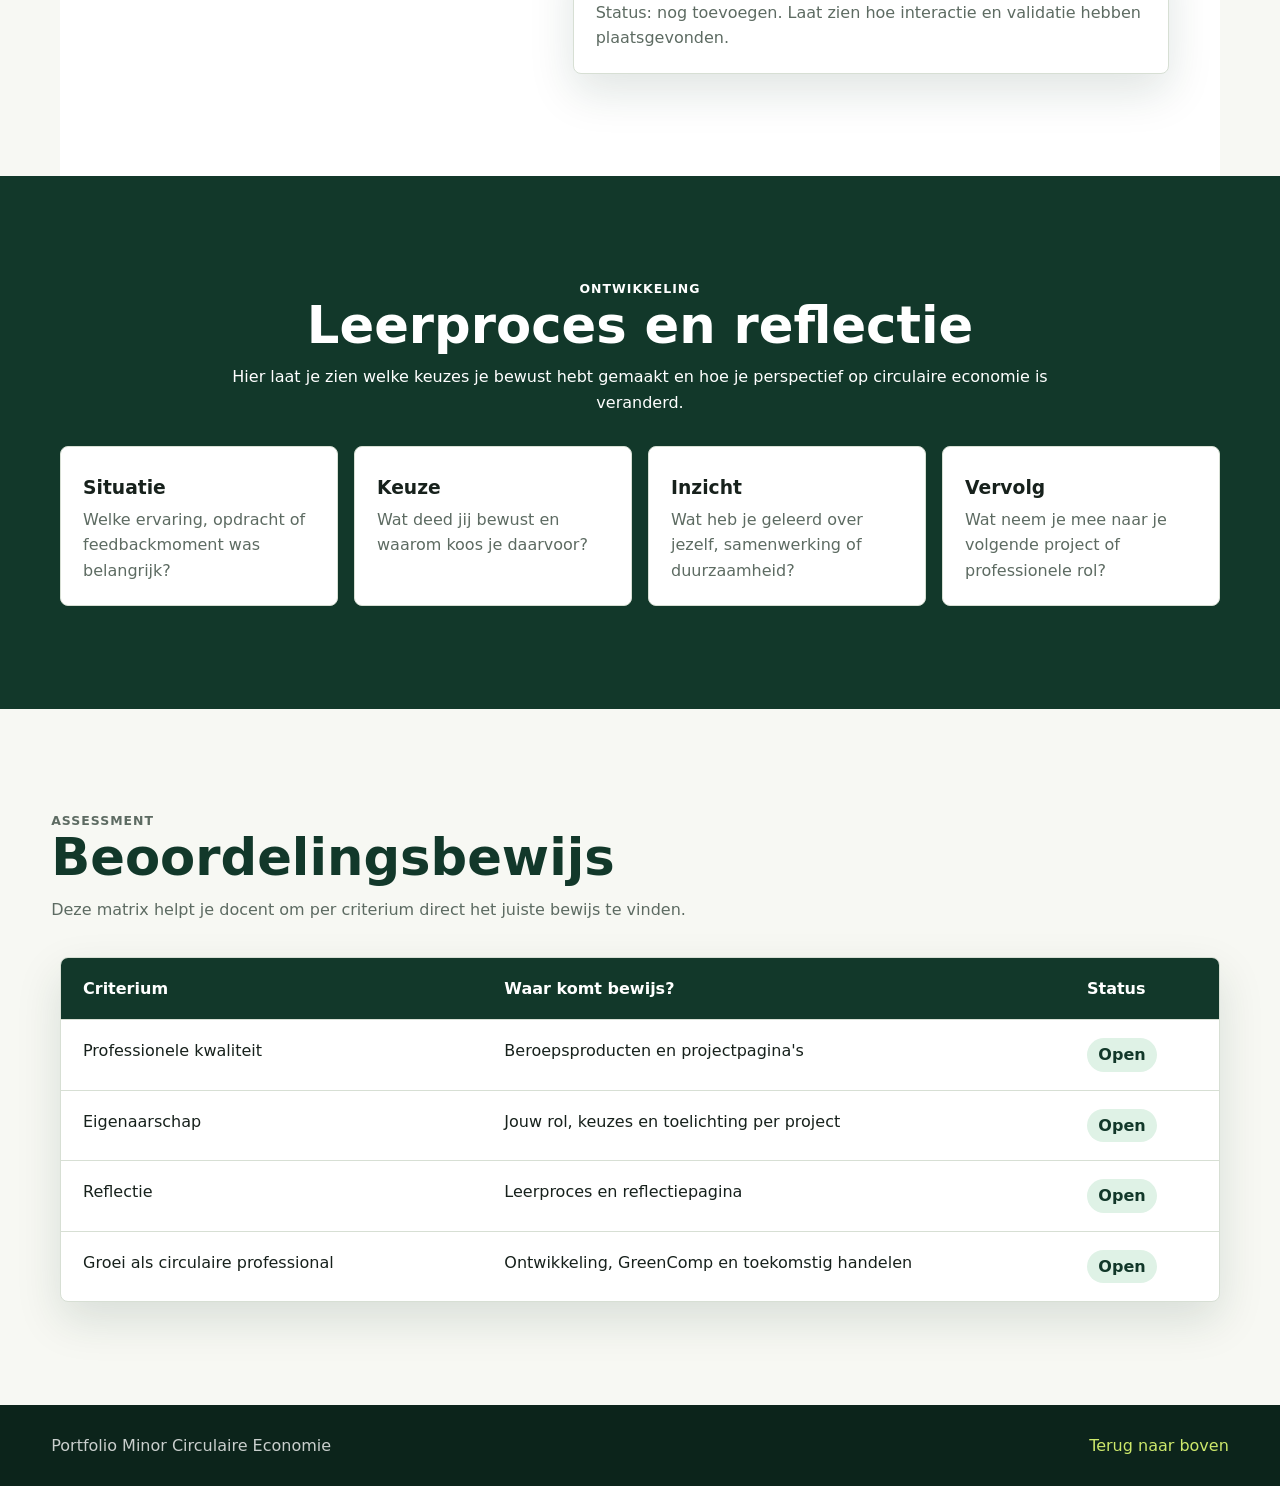
==== commit e423dd53: "Link Competentiekompas from homepage" ====
--- a/index.html
+++ b/index.html
@@ -30,6 +30,7 @@
       <a href="#producten">Producten</a>
       <a href="#leerproces">Leerproces</a>
       <a href="#bewijs">Bewijs</a>
+      <a href="competentiekompas/">Competentiekompas</a>
     </nav>
   </header>
 
@@ -43,6 +44,7 @@
         <div class="hero-actions">
           <a class="button primary" href="#projecten">Bekijk opzet</a>
           <a class="button secondary" href="#bewijs">Naar beoordelingsbewijs</a>
+          <a class="button secondary" href="competentiekompas/">Open Competentiekompas</a>
         </div>
       </div>
     </section>
--- a/styles.css
+++ b/styles.css
@@ -9,17 +9,12 @@
   --muted: #5d6b62;
   --line: #d7dfd4;
   --white: #ffffff;
+  --danger: #9b2d20;
   --shadow: 0 18px 45px rgba(18, 56, 42, 0.13);
 }
 
-* {
-  box-sizing: border-box;
-}
-
-html {
-  scroll-behavior: smooth;
-}
-
+* { box-sizing: border-box; }
+html { scroll-behavior: smooth; }
 body {
   margin: 0;
   color: var(--ink);
@@ -27,20 +22,55 @@
   font-family: Inter, ui-sans-serif, system-ui, -apple-system, BlinkMacSystemFont, "Segoe UI", sans-serif;
   line-height: 1.6;
 }
+img { max-width: 100%; display: block; }
+a { color: inherit; }
+button, input { font: inherit; }
 
-img {
-  max-width: 100%;
-  display: block;
+.editor-bar {
+  position: sticky;
+  top: 0;
+  z-index: 30;
+  display: flex;
+  align-items: center;
+  gap: 8px;
+  flex-wrap: wrap;
+  padding: 10px clamp(14px, 3vw, 32px);
+  color: var(--forest);
+  background: #eef7ef;
+  border-bottom: 1px solid var(--line);
 }
 
-a {
-  color: inherit;
+.editor-button {
+  display: inline-flex;
+  align-items: center;
+  justify-content: center;
+  min-height: 36px;
+  padding: 0 12px;
+  border: 1px solid var(--line);
+  border-radius: 8px;
+  color: var(--forest);
+  background: var(--white);
+  font-weight: 750;
+  cursor: pointer;
+  text-decoration: none;
 }
+
+.editor-button.primary, .editor-button.add-button {
+  color: var(--white);
+  background: var(--forest);
+  border-color: var(--forest);
+}
+
+.editor-button.danger { color: var(--danger); }
+.file-button { cursor: pointer; }
+#importData { display: none; }
+.editor-status { color: var(--muted); font-size: 0.9rem; }
+body.editing .editor-status { color: var(--forest); font-weight: 800; }
 
 .site-header {
   position: sticky;
-  top: 0;
-  z-index: 10;
+  top: 57px;
+  z-index: 20;
   display: flex;
   align-items: center;
   justify-content: space-between;
@@ -59,7 +89,6 @@
   text-decoration: none;
   white-space: nowrap;
 }
-
 .brand-mark {
   display: grid;
   width: 38px;
@@ -69,35 +98,12 @@
   background: var(--forest);
   border-radius: 8px;
   font-size: 0.8rem;
-  letter-spacing: 0;
 }
+.main-nav { display: flex; align-items: center; gap: clamp(10px, 2.2vw, 26px); color: var(--muted); font-size: 0.95rem; }
+.main-nav a { text-decoration: none; }
+.main-nav a:hover, .main-nav a.is-active { color: var(--forest); }
 
-.main-nav {
-  display: flex;
-  align-items: center;
-  gap: clamp(10px, 2.2vw, 26px);
-  color: var(--muted);
-  font-size: 0.95rem;
-}
-
-.main-nav a {
-  text-decoration: none;
-}
-
-.main-nav a:hover,
-.main-nav a.is-active {
-  color: var(--forest);
-}
-
-.hero {
-  position: relative;
-  min-height: 82vh;
-  display: grid;
-  align-items: end;
-  overflow: hidden;
-  background: var(--forest);
-}
-
+.hero { position: relative; min-height: 82vh; display: grid; align-items: end; overflow: hidden; background: var(--forest); }
 .hero-media {
   position: absolute;
   inset: 0;
@@ -106,371 +112,80 @@
   background-position: center;
   transform: scale(1.01);
 }
+.hero-content { position: relative; width: min(900px, calc(100% - 36px)); margin: 0 auto; padding: 112px 0 96px; color: var(--white); }
+.eyebrow { margin: 0 0 12px; color: var(--lime); font-size: 0.78rem; font-weight: 800; letter-spacing: 0.08em; text-transform: uppercase; }
+h1, h2, h3, p { overflow-wrap: anywhere; }
+h1 { max-width: 850px; margin: 0; font-size: clamp(2.45rem, 7vw, 5.6rem); line-height: 0.98; letter-spacing: 0; }
+.hero-copy { max-width: 660px; margin: 24px 0 0; color: rgba(255, 255, 255, 0.88); font-size: clamp(1.04rem, 2vw, 1.28rem); }
+.hero-actions { display: flex; flex-wrap: wrap; gap: 12px; margin-top: 34px; }
+.button { display: inline-flex; align-items: center; justify-content: center; min-height: 46px; padding: 0 18px; border: 1px solid transparent; border-radius: 8px; font-weight: 750; text-decoration: none; }
+.button.primary { color: var(--forest); background: var(--lime); }
+.button.secondary { color: var(--white); border-color: rgba(255, 255, 255, 0.4); background: rgba(255, 255, 255, 0.08); }
 
-.hero-content {
-  position: relative;
-  width: min(900px, calc(100% - 36px));
-  margin: 0 auto;
-  padding: 112px 0 96px;
-  color: var(--white);
-}
+.intro-band, .section { padding: clamp(58px, 8vw, 104px) clamp(18px, 4vw, 56px); }
+.intro-grid, .project-grid, .timeline, .learning-grid, .split-section, .evidence-table { width: min(1160px, 100%); margin: 0 auto; }
+.intro-grid { display: grid; grid-template-columns: repeat(3, minmax(0, 1fr)); gap: 22px; }
+.intro-grid article, .project-card, .product-list article, .learning-grid article, .timeline-item { background: var(--white); border: 1px solid var(--line); border-radius: 8px; box-shadow: var(--shadow); }
+.intro-grid article { padding: 26px; }
+.stat { color: var(--leaf); font-weight: 900; }
+.intro-grid h2, .project-card h3, .timeline-item h3, .product-list h3, .learning-grid h3 { margin: 8px 0 8px; line-height: 1.18; }
+.intro-grid p, .project-card p, .timeline-item p, .product-list p, .learning-grid p, .section-heading p { margin: 0; color: var(--muted); }
+.section-light { background: var(--white); }
+.section-heading { width: min(820px, 100%); margin: 0 auto 34px; text-align: center; }
+.section-heading.align-left { margin-left: 0; text-align: left; }
+.section-heading.compact { margin-bottom: 30px; }
+.section-heading h2 { margin: 0 0 12px; color: var(--forest); font-size: clamp(2rem, 4vw, 3.4rem); line-height: 1.05; }
+.section-tools { width: min(1160px, 100%); margin: -12px auto 22px; display: none; justify-content: flex-end; }
+.left-tools { margin: 22px 0 0; justify-content: flex-start; }
+body.editing .section-tools { display: flex; }
 
-.eyebrow {
-  margin: 0 0 12px;
-  color: var(--lime);
-  font-size: 0.78rem;
-  font-weight: 800;
-  letter-spacing: 0.08em;
-  text-transform: uppercase;
-}
+.project-grid { display: grid; grid-template-columns: 1.4fr 0.8fr 0.8fr; gap: 18px; }
+.project-card { position: relative; min-height: 260px; padding: 26px; }
+.project-card.featured { display: grid; grid-template-columns: 1fr 0.75fr; gap: 20px; background: var(--forest); color: var(--white); }
+.project-card.featured p, .project-card.featured .label { color: rgba(255, 255, 255, 0.82); }
+.label { margin: 0 0 10px; color: var(--leaf); font-size: 0.78rem; font-weight: 800; text-transform: uppercase; }
+.check-list { margin: 0; padding-left: 19px; color: rgba(255, 255, 255, 0.9); }
+.project-card:not(.featured) .check-list { color: var(--muted); }
+.timeline-section { background: var(--mint); }
+.timeline { display: grid; grid-template-columns: repeat(4, minmax(0, 1fr)); gap: 16px; }
+.timeline-item { position: relative; padding: 24px; }
+.timeline-item span { display: grid; width: 36px; height: 36px; place-items: center; color: var(--forest); background: var(--lime); border-radius: 50%; font-weight: 900; }
+.split-section { display: grid; grid-template-columns: 0.8fr 1.2fr; gap: clamp(28px, 5vw, 70px); align-items: start; }
+.product-list { display: grid; gap: 14px; }
+.product-list article, .learning-grid article { position: relative; padding: 22px; }
+.learning-section { color: var(--white); background: var(--forest); }
+.learning-section .section-heading h2, .learning-section .section-heading p { color: var(--white); }
+.learning-grid { display: grid; grid-template-columns: repeat(4, minmax(0, 1fr)); gap: 16px; }
+.learning-grid article { color: var(--ink); box-shadow: none; }
+.evidence-section { background: var(--paper); }
+.evidence-table { overflow: hidden; border: 1px solid var(--line); border-radius: 8px; background: var(--white); box-shadow: var(--shadow); }
+.table-row { position: relative; display: grid; grid-template-columns: 1fr 1.4fr 110px; gap: 18px; padding: 18px 22px; border-bottom: 1px solid var(--line); }
+.table-row:last-child { border-bottom: 0; }
+.table-head { color: var(--white); background: var(--forest); font-weight: 800; }
+.status { display: inline-flex; align-items: center; justify-content: center; width: fit-content; min-width: 70px; padding: 4px 10px; border-radius: 999px; color: var(--forest); background: var(--mint); font-weight: 800; }
+.site-footer { display: flex; justify-content: space-between; gap: 18px; padding: 28px clamp(18px, 4vw, 56px); color: rgba(255, 255, 255, 0.78); background: #0c241b; }
+.site-footer p { margin: 0; }
+.site-footer a { color: var(--lime); text-decoration: none; }
 
-h1,
-h2,
-h3,
-p {
-  overflow-wrap: anywhere;
-}
-
-h1 {
-  max-width: 850px;
-  margin: 0;
-  font-size: clamp(2.45rem, 7vw, 5.6rem);
-  line-height: 0.98;
-  letter-spacing: 0;
-}
-
-.hero-copy {
-  max-width: 660px;
-  margin: 24px 0 0;
-  color: rgba(255, 255, 255, 0.88);
-  font-size: clamp(1.04rem, 2vw, 1.28rem);
-}
-
-.hero-actions {
-  display: flex;
-  flex-wrap: wrap;
-  gap: 12px;
-  margin-top: 34px;
-}
-
-.button {
-  display: inline-flex;
-  align-items: center;
-  justify-content: center;
-  min-height: 46px;
-  padding: 0 18px;
-  border: 1px solid transparent;
-  border-radius: 8px;
-  font-weight: 750;
-  text-decoration: none;
-}
-
-.button.primary {
-  color: var(--forest);
-  background: var(--lime);
-}
-
-.button.secondary {
-  color: var(--white);
-  border-color: rgba(255, 255, 255, 0.4);
-  background: rgba(255, 255, 255, 0.08);
-}
-
-.intro-band,
-.section {
-  padding: clamp(58px, 8vw, 104px) clamp(18px, 4vw, 56px);
-}
-
-.intro-grid,
-.project-grid,
-.timeline,
-.learning-grid,
-.split-section,
-.evidence-table {
-  width: min(1160px, 100%);
-  margin: 0 auto;
-}
-
-.intro-grid {
-  display: grid;
-  grid-template-columns: repeat(3, minmax(0, 1fr));
-  gap: 22px;
-}
-
-.intro-grid article,
-.project-card,
-.product-list article,
-.learning-grid article,
-.timeline-item {
-  background: var(--white);
-  border: 1px solid var(--line);
-  border-radius: 8px;
-  box-shadow: var(--shadow);
-}
-
-.intro-grid article {
-  padding: 26px;
-}
-
-.stat {
-  color: var(--leaf);
-  font-weight: 900;
-}
-
-.intro-grid h2,
-.project-card h3,
-.timeline-item h3,
-.product-list h3,
-.learning-grid h3 {
-  margin: 8px 0 8px;
-  line-height: 1.18;
-}
-
-.intro-grid p,
-.project-card p,
-.timeline-item p,
-.product-list p,
-.learning-grid p,
-.section-heading p {
-  margin: 0;
-  color: var(--muted);
-}
-
-.section-light {
-  background: var(--white);
-}
-
-.section-heading {
-  width: min(820px, 100%);
-  margin: 0 auto 34px;
-  text-align: center;
-}
-
-.section-heading.align-left {
-  margin-left: 0;
-  text-align: left;
-}
-
-.section-heading.compact {
-  margin-bottom: 30px;
-}
-
-.section-heading h2 {
-  margin: 0 0 12px;
-  color: var(--forest);
-  font-size: clamp(2rem, 4vw, 3.4rem);
-  line-height: 1.05;
-}
-
-.project-grid {
-  display: grid;
-  grid-template-columns: 1.4fr 0.8fr 0.8fr;
-  gap: 18px;
-}
-
-.project-card {
-  min-height: 260px;
-  padding: 26px;
-}
-
-.project-card.featured {
-  display: grid;
-  grid-template-columns: 1fr 0.75fr;
-  gap: 20px;
-  background: var(--forest);
-  color: var(--white);
-}
-
-.project-card.featured p,
-.project-card.featured .label {
-  color: rgba(255, 255, 255, 0.82);
-}
-
-.label {
-  margin: 0 0 10px;
-  color: var(--leaf);
-  font-size: 0.78rem;
-  font-weight: 800;
-  text-transform: uppercase;
-}
-
-.check-list {
-  margin: 0;
-  padding-left: 19px;
-  color: rgba(255, 255, 255, 0.9);
-}
-
-.timeline-section {
-  background: var(--mint);
-}
-
-.timeline {
-  display: grid;
-  grid-template-columns: repeat(4, minmax(0, 1fr));
-  gap: 16px;
-}
-
-.timeline-item {
-  position: relative;
-  padding: 24px;
-}
-
-.timeline-item span {
-  display: grid;
-  width: 36px;
-  height: 36px;
-  place-items: center;
-  color: var(--forest);
-  background: var(--lime);
-  border-radius: 50%;
-  font-weight: 900;
-}
-
-.split-section {
-  display: grid;
-  grid-template-columns: 0.8fr 1.2fr;
-  gap: clamp(28px, 5vw, 70px);
-  align-items: start;
-}
-
-.product-list {
-  display: grid;
-  gap: 14px;
-}
-
-.product-list article {
-  padding: 22px;
-}
-
-.learning-section {
-  color: var(--white);
-  background: var(--forest);
-}
-
-.learning-section .section-heading h2,
-.learning-section .section-heading p {
-  color: var(--white);
-}
-
-.learning-grid {
-  display: grid;
-  grid-template-columns: repeat(4, minmax(0, 1fr));
-  gap: 16px;
-}
-
-.learning-grid article {
-  padding: 24px;
-  color: var(--ink);
-  box-shadow: none;
-}
-
-.evidence-section {
-  background: var(--paper);
-}
-
-.evidence-table {
-  overflow: hidden;
-  border: 1px solid var(--line);
-  border-radius: 8px;
-  background: var(--white);
-  box-shadow: var(--shadow);
-}
-
-.table-row {
-  display: grid;
-  grid-template-columns: 1fr 1.4fr 110px;
-  gap: 18px;
-  padding: 18px 22px;
-  border-bottom: 1px solid var(--line);
-}
-
-.table-row:last-child {
-  border-bottom: 0;
-}
-
-.table-head {
-  color: var(--white);
-  background: var(--forest);
-  font-weight: 800;
-}
-
-.status {
-  display: inline-flex;
-  align-items: center;
-  justify-content: center;
-  width: fit-content;
-  min-width: 70px;
-  padding: 4px 10px;
-  border-radius: 999px;
-  color: var(--forest);
-  background: var(--mint);
-  font-weight: 800;
-}
-
-.site-footer {
-  display: flex;
-  justify-content: space-between;
-  gap: 18px;
-  padding: 28px clamp(18px, 4vw, 56px);
-  color: rgba(255, 255, 255, 0.78);
-  background: #0c241b;
-}
-
-.site-footer p {
-  margin: 0;
-}
-
-.site-footer a {
-  color: var(--lime);
-  text-decoration: none;
-}
+[contenteditable="true"] { outline: 2px dashed rgba(205, 232, 107, 0.78); outline-offset: 4px; border-radius: 6px; cursor: text; }
+.section-light [contenteditable="true"], .intro-band [contenteditable="true"], .evidence-section [contenteditable="true"] { outline-color: rgba(47, 125, 79, 0.45); }
+.remove-item { display: none; position: absolute; top: 10px; right: 10px; width: 30px; height: 30px; border: 0; border-radius: 50%; color: var(--white); background: var(--danger); cursor: pointer; font-size: 1.1rem; line-height: 1; }
+body.editing .remove-item { display: grid; place-items: center; }
+.table-head .remove-item { display: none; }
 
 @media (max-width: 920px) {
-  .site-header {
-    align-items: flex-start;
-    flex-direction: column;
-  }
-
-  .main-nav {
-    width: 100%;
-    overflow-x: auto;
-    padding-bottom: 4px;
-  }
-
-  .intro-grid,
-  .project-grid,
-  .timeline,
-  .learning-grid,
-  .split-section {
-    grid-template-columns: 1fr;
-  }
-
-  .project-card.featured {
-    grid-template-columns: 1fr;
-  }
-
-  .hero {
-    min-height: 760px;
-  }
+  .site-header { top: 105px; align-items: flex-start; flex-direction: column; }
+  .main-nav { width: 100%; overflow-x: auto; padding-bottom: 4px; }
+  .intro-grid, .project-grid, .timeline, .learning-grid, .split-section { grid-template-columns: 1fr; }
+  .project-card.featured { grid-template-columns: 1fr; }
+  .hero { min-height: 760px; }
 }
 
 @media (max-width: 640px) {
-  .hero-content {
-    width: min(100% - 28px, 900px);
-    padding: 90px 0 78px;
-  }
-
-  .hero-actions,
-  .site-footer {
-    flex-direction: column;
-  }
-
-  .button {
-    width: 100%;
-  }
-
-  .table-row {
-    grid-template-columns: 1fr;
-    gap: 8px;
-  }
+  .editor-bar { position: static; }
+  .site-header { top: 0; }
+  .hero-content { width: min(100% - 28px, 900px); padding: 90px 0 78px; }
+  .hero-actions, .site-footer { flex-direction: column; }
+  .button { width: 100%; }
+  .table-row { grid-template-columns: 1fr; gap: 8px; }
 }
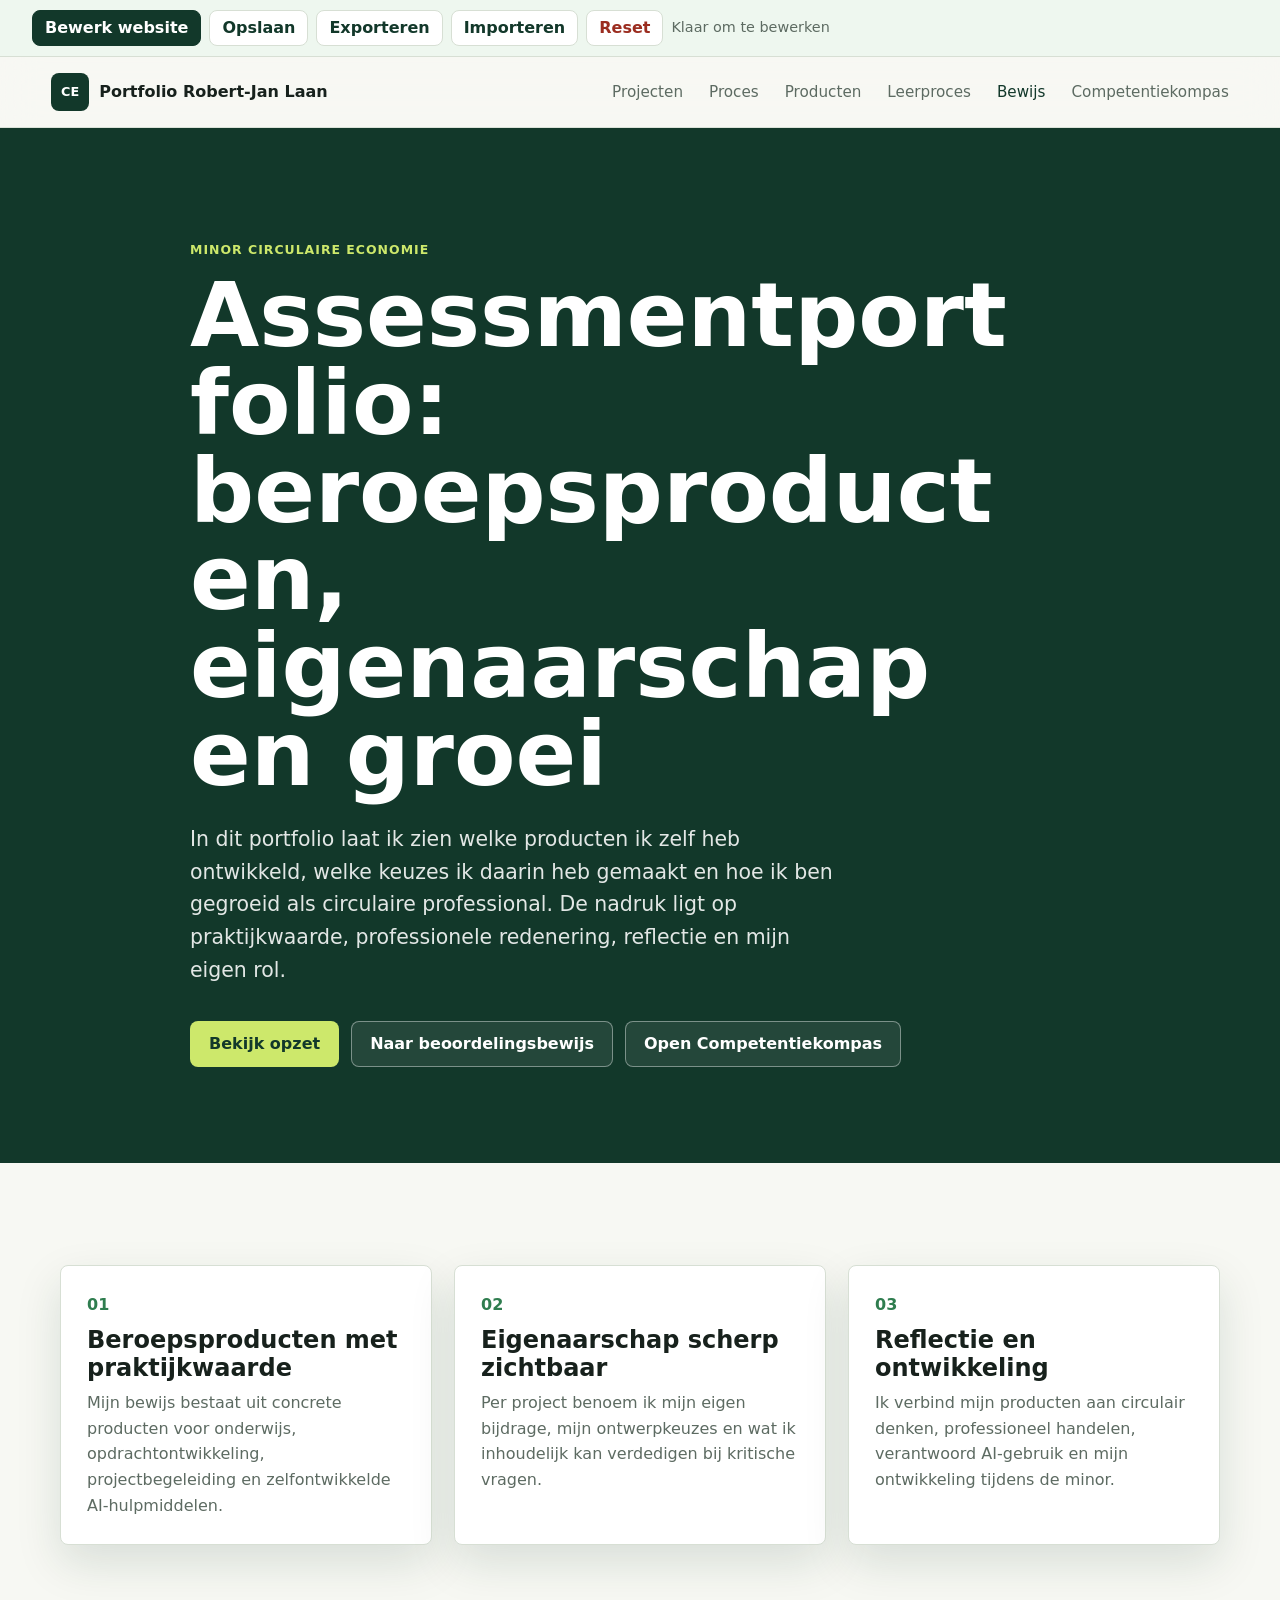
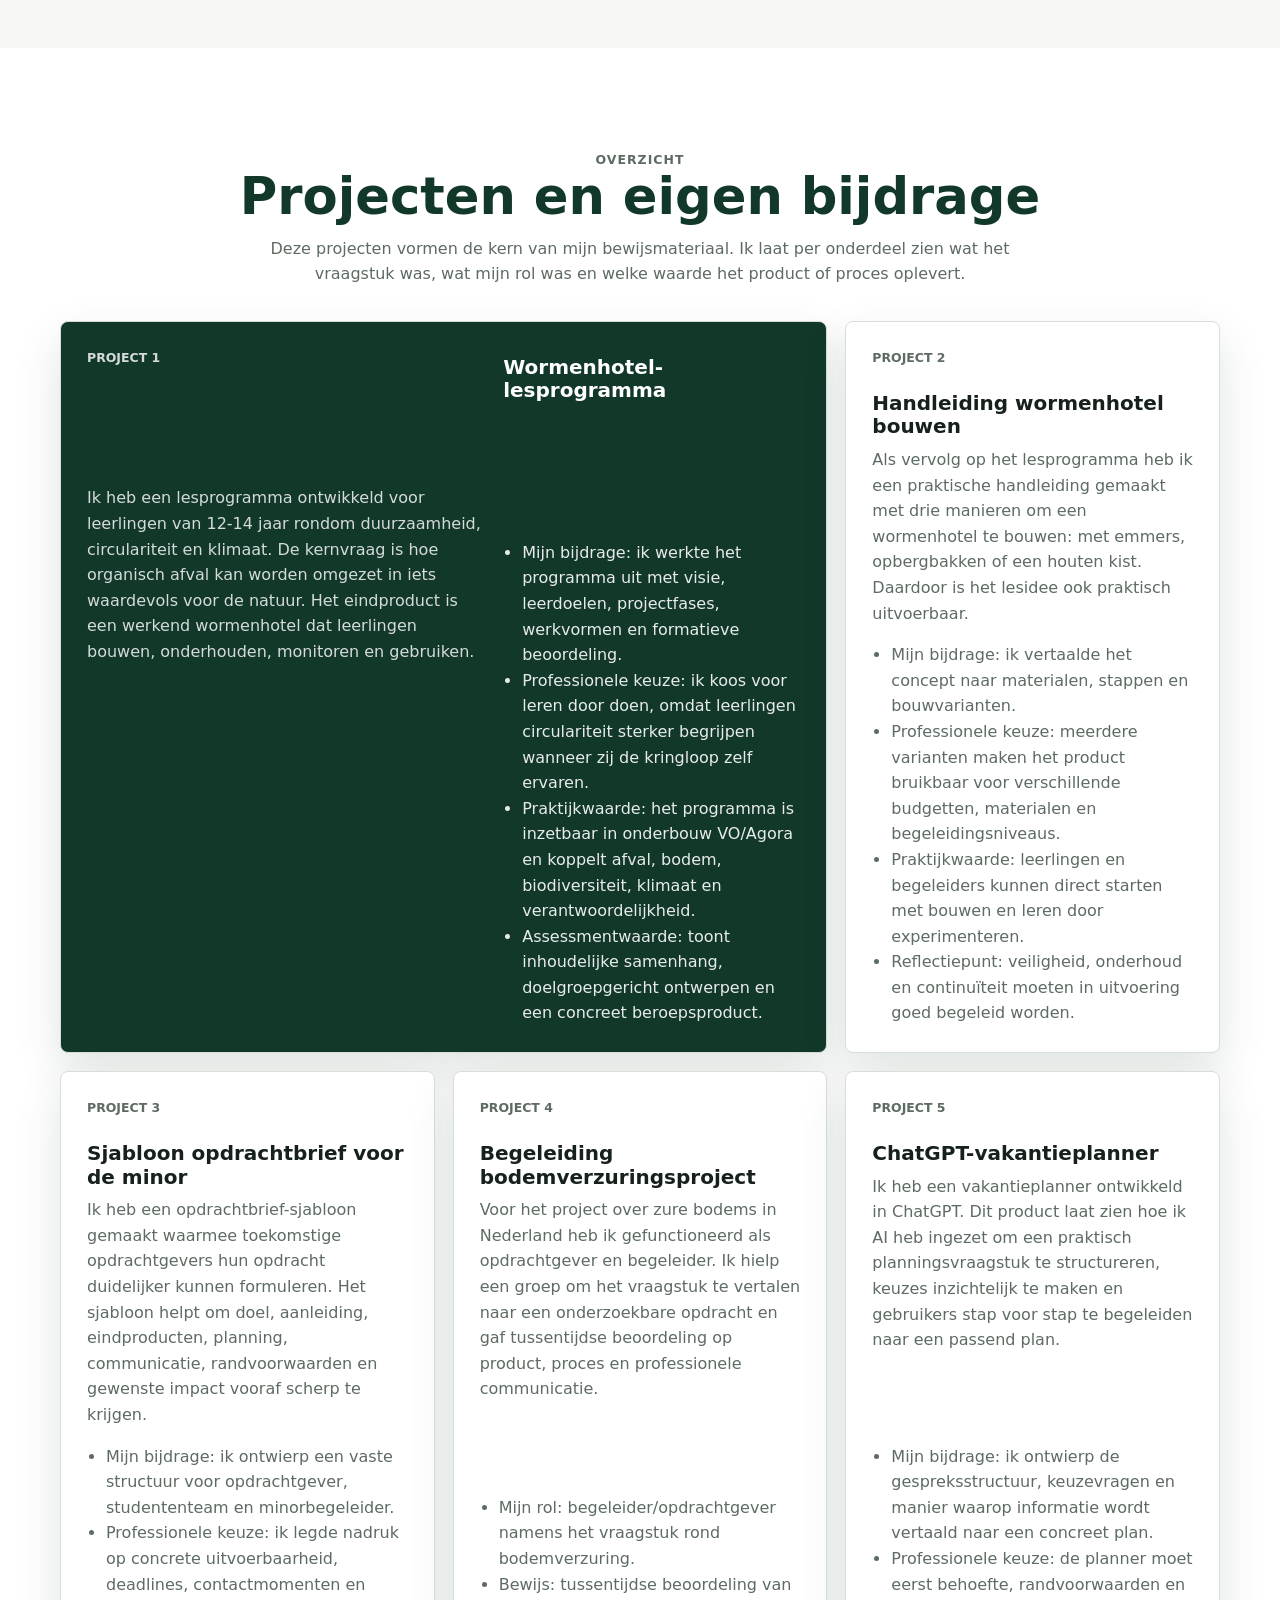
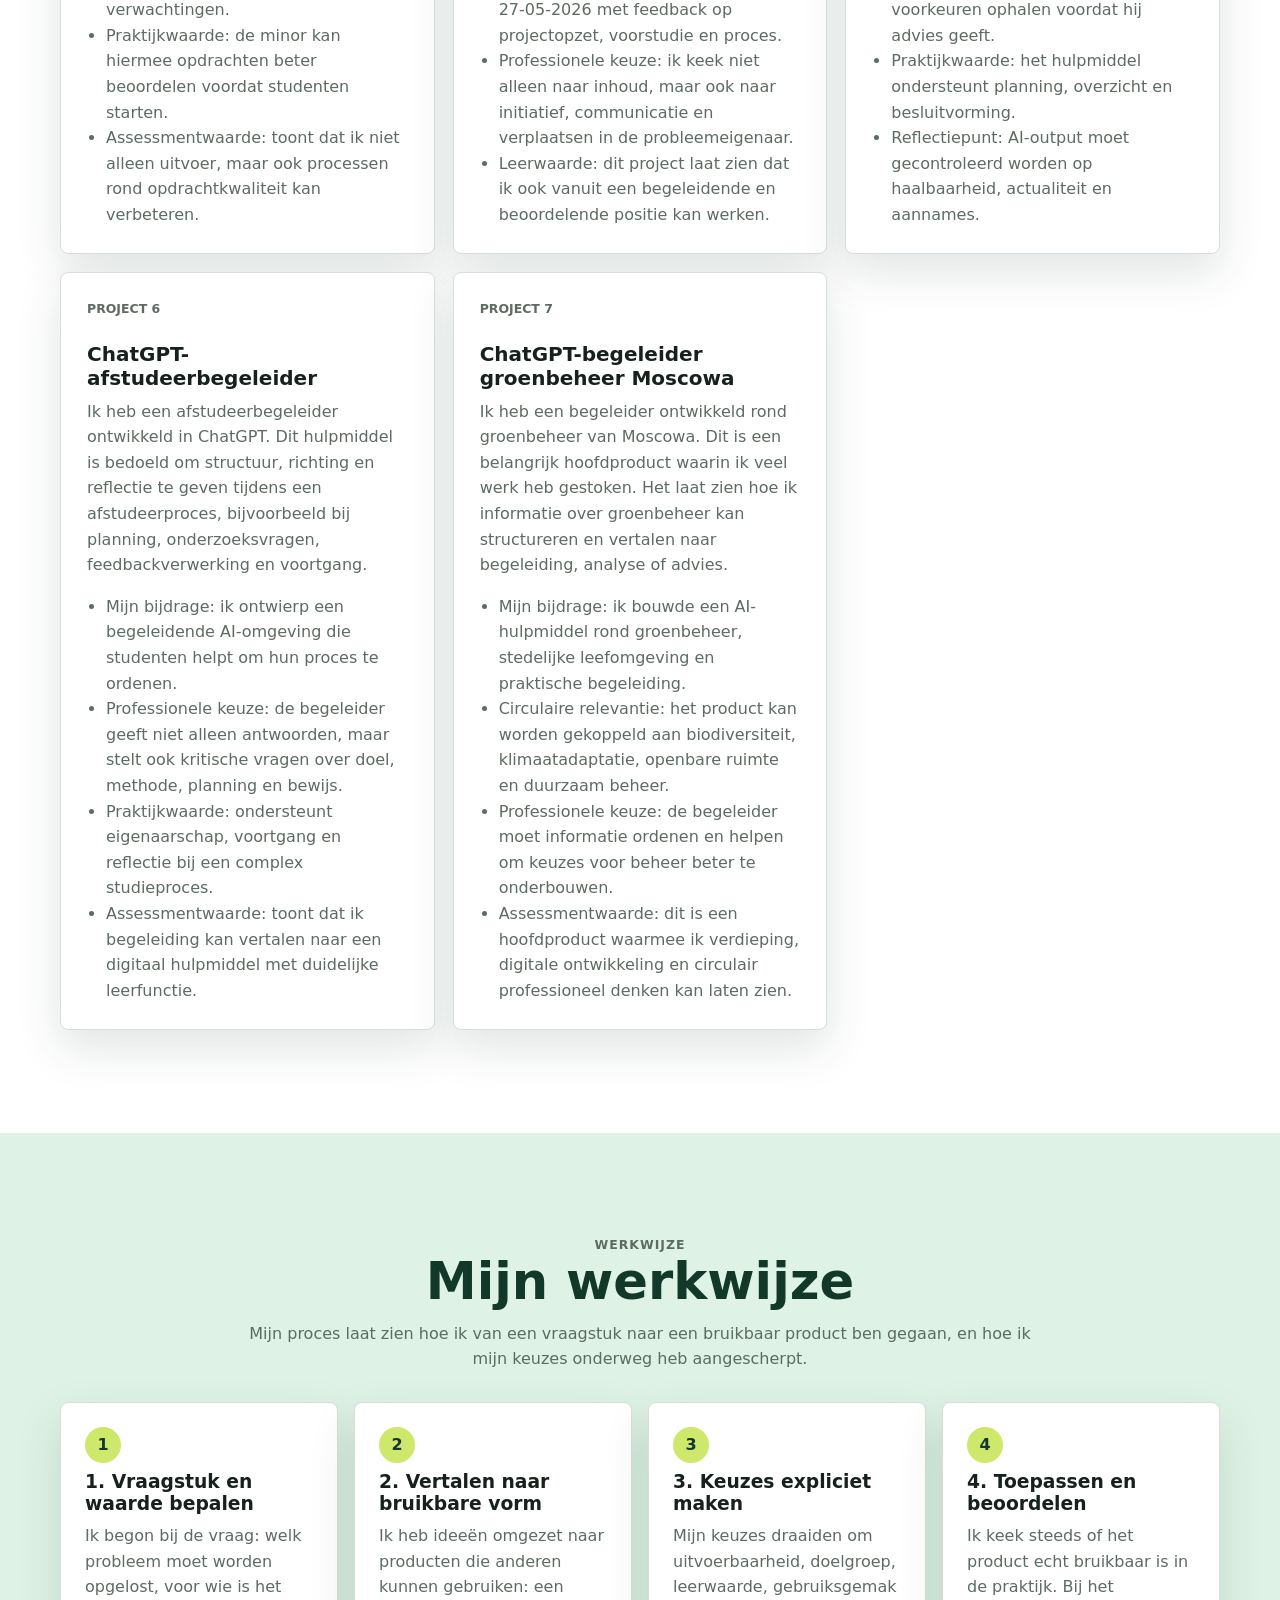
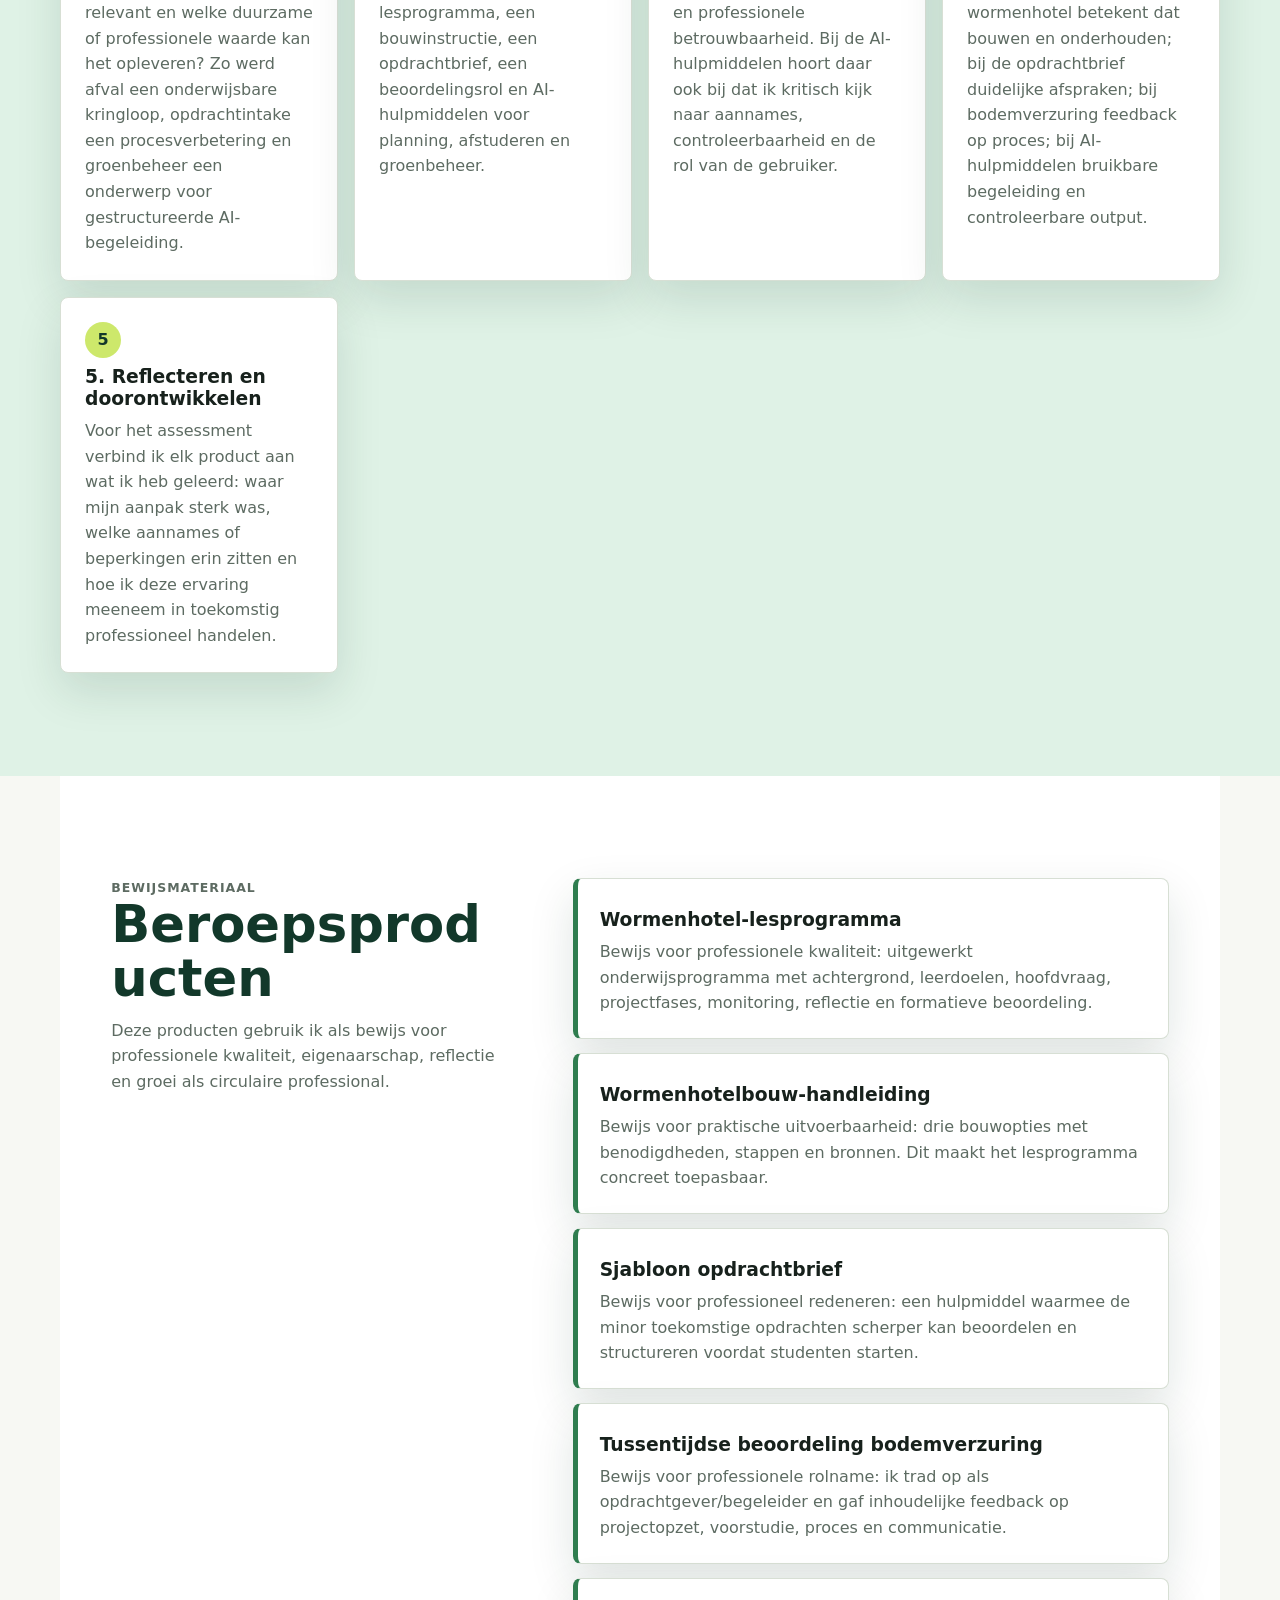
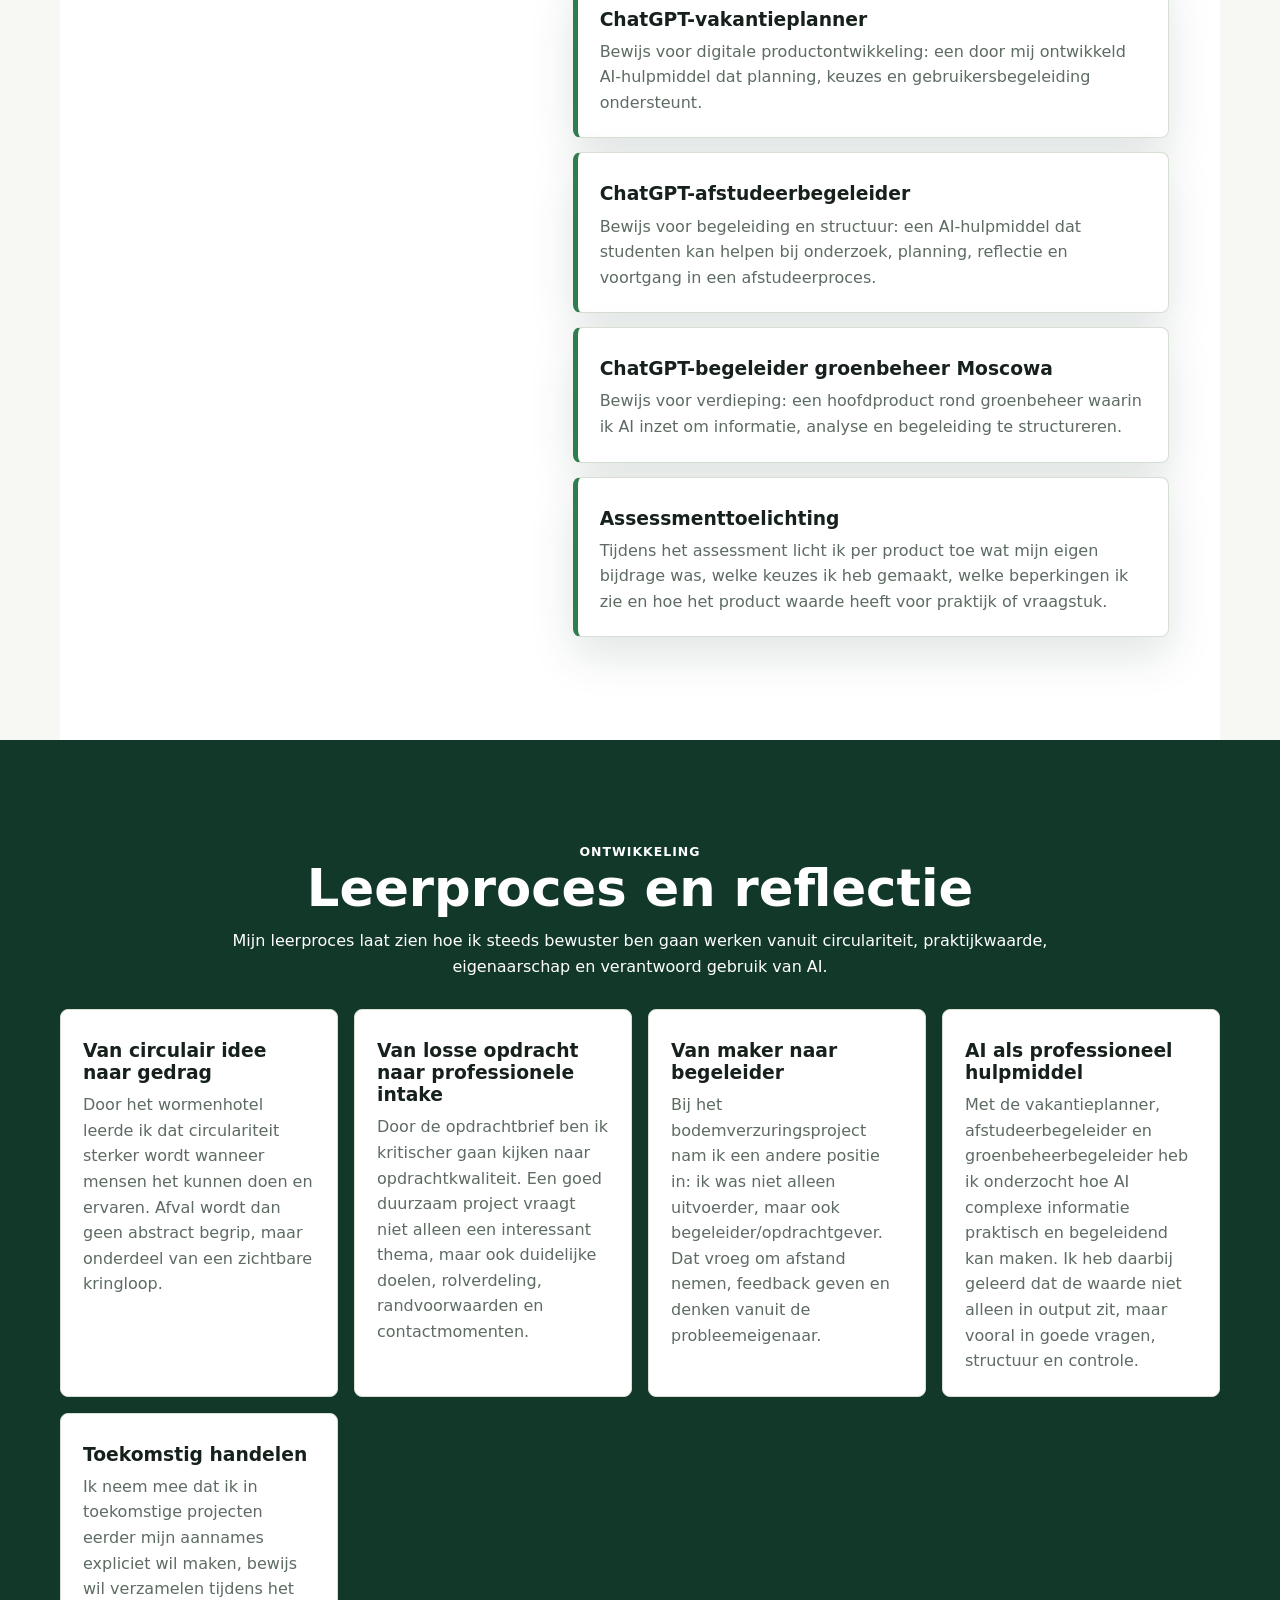
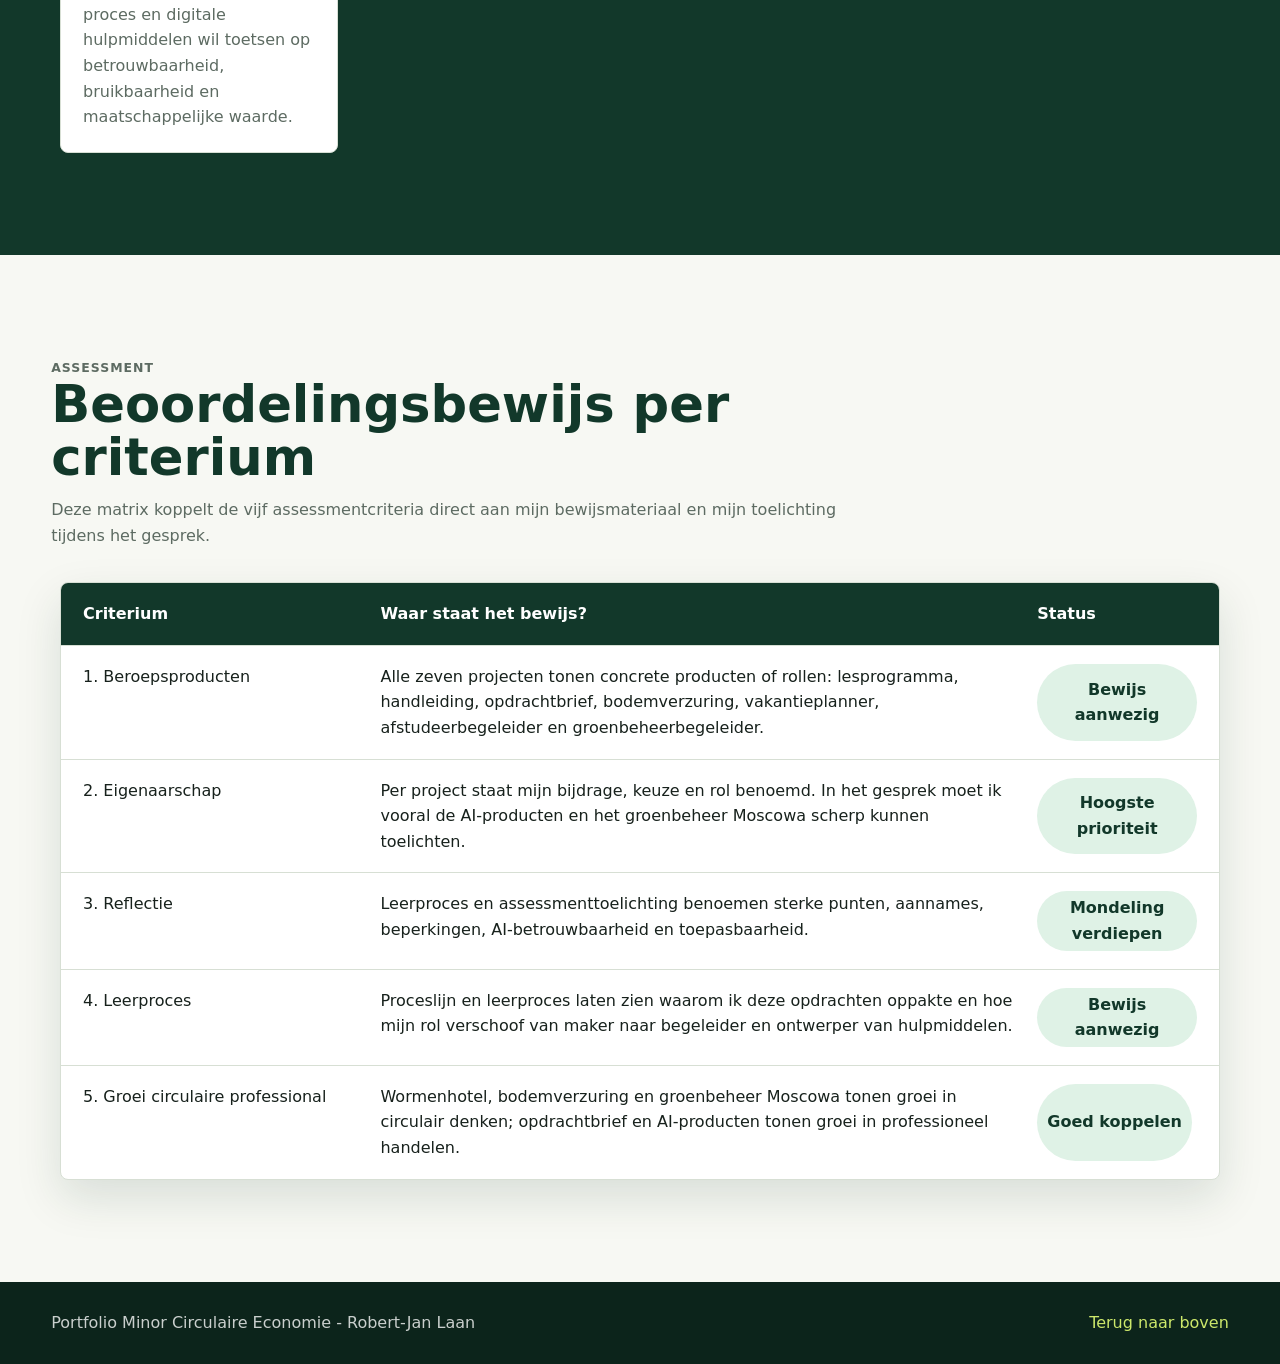
==== commit a43a7dc9: "Koppel assessment layout stylesheet" ====
--- a/index.html
+++ b/index.html
@@ -7,6 +7,7 @@
   <meta name="description" content="Bewerkbare portfolio website voor de Minor Circulaire Economie.">
   <link rel="preconnect" href="https://images.unsplash.com">
   <link rel="stylesheet" href="styles.css">
+  <link rel="stylesheet" href="assessment.css">
 </head>
 <body>
   <div class="editor-bar" aria-label="Website editor">
--- a/assessment.css
+++ b/assessment.css
@@ -0,0 +1,63 @@
+.project-grid {
+  grid-template-columns: repeat(auto-fit, minmax(280px, 1fr));
+  align-items: stretch;
+}
+
+.project-card.featured {
+  grid-column: span 2;
+}
+
+.project-card {
+  display: flex;
+  flex-direction: column;
+  min-height: 0;
+}
+
+.project-card h3 {
+  font-size: 1.25rem;
+}
+
+.project-card p {
+  margin-bottom: 16px;
+}
+
+.check-list {
+  margin-top: auto;
+}
+
+.timeline {
+  grid-template-columns: repeat(auto-fit, minmax(220px, 1fr));
+}
+
+.learning-grid {
+  grid-template-columns: repeat(auto-fit, minmax(220px, 1fr));
+}
+
+.product-list article {
+  border-left: 5px solid var(--leaf);
+}
+
+.evidence-table {
+  overflow-x: auto;
+}
+
+.table-row {
+  grid-template-columns: minmax(180px, 0.7fr) minmax(320px, 1.6fr) minmax(140px, 0.4fr);
+}
+
+.status {
+  text-align: center;
+  white-space: normal;
+}
+
+@media (max-width: 920px) {
+  .project-card.featured {
+    grid-column: span 1;
+  }
+}
+
+@media (max-width: 640px) {
+  .table-row {
+    grid-template-columns: 1fr;
+  }
+}
